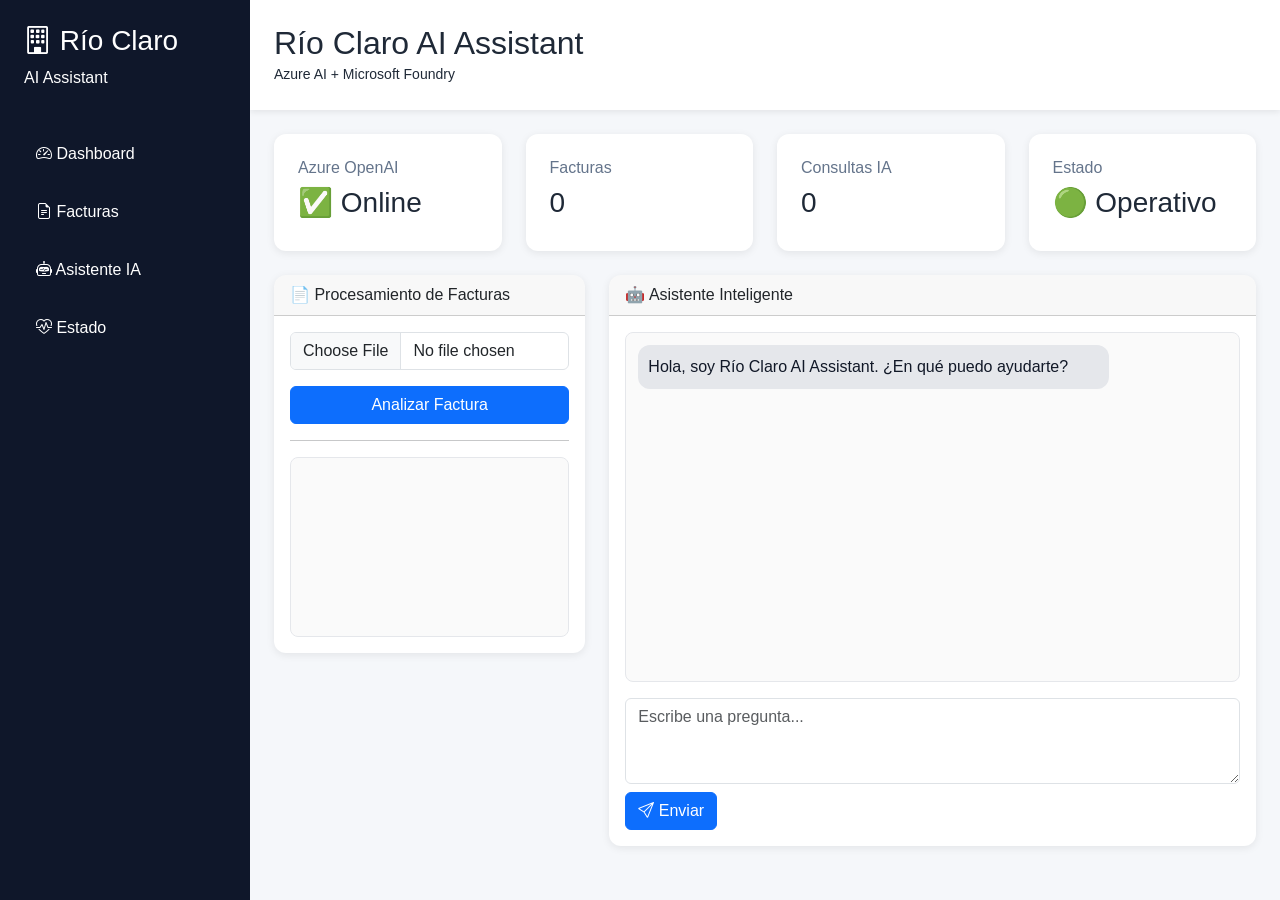
==== templates/index.html @ f850344e "fix3 chat" ====
<!DOCTYPE html>
<html lang="es">

<head>

    <meta charset="UTF-8">

    <meta
        name="viewport"
        content="width=device-width, initial-scale=1">

    <meta
        name="description"
        content="Río Claro AI Assistant">

    <meta
        name="theme-color"
        content="#0078D4">

    <title>
        Río Claro AI Assistant
    </title>

    <!-- Bootstrap CSS -->

    <link
        rel="stylesheet"
        href="https://cdn.jsdelivr.net/npm/bootstrap@5.3.3/dist/css/bootstrap.min.css">

    <!-- Bootstrap Icons -->

    <link
        rel="stylesheet"
        href="https://cdn.jsdelivr.net/npm/bootstrap-icons@1.11.3/font/bootstrap-icons.min.css">

    <!-- CSS local -->

    <link
        rel="stylesheet"
        href="/static/css/styles.css">

    <link
        rel="stylesheet"
        href="/static/css/dashboard.css">

</head>

<body>

    <aside class="sidebar">

        <div class="brand">

            <h3>
                <i class="bi bi-building"></i>
                Río Claro
            </h3>

            <span>
                AI Assistant
            </span>

        </div>

        <nav>

            <a href="#dashboard">
                <i class="bi bi-speedometer2"></i>
                Dashboard
            </a>

            <a href="#facturas">
                <i class="bi bi-file-earmark-text"></i>
                Facturas
            </a>

            <a href="#chat">
                <i class="bi bi-robot"></i>
                Asistente IA
            </a>

            <a href="#estado">
                <i class="bi bi-heart-pulse"></i>
                Estado
            </a>

        </nav>

    </aside>

    <main class="main-content">

        <header class="topbar">

            <h2>
                Río Claro AI Assistant
            </h2>

            <small>
                Azure AI + Microsoft Foundry
            </small>

        </header>

        <div class="container-fluid p-4">

            <div
                id="messageBox"
                class="hidden"
                role="alert"
                aria-live="polite">
            </div>

            <section id="dashboard">

                <div class="row g-4 mb-4">

                    <div class="col-lg-3 col-md-6">

                        <div class="metric-card">

                            <h6>
                                Azure OpenAI
                            </h6>

                            <h3>
                                ✅ Online
                            </h3>

                        </div>

                    </div>

                    <div class="col-lg-3 col-md-6">

                        <div class="metric-card">

                            <h6>
                                Facturas
                            </h6>

                            <h3 id="invoiceCounter">
                                0
                            </h3>

                        </div>

                    </div>

                    <div class="col-lg-3 col-md-6">

                        <div class="metric-card">

                            <h6>
                                Consultas IA
                            </h6>

                            <h3 id="chatCounter">
                                0
                            </h3>

                        </div>

                    </div>

                    <div class="col-lg-3 col-md-6">

                        <div class="metric-card">

                            <h6>
                                Estado
                            </h6>

                            <h3 id="statusMetric">
                                🟢 Operativo
                            </h3>

                        </div>

                    </div>

                </div>

            </section>

            <div class="row g-4">

                <div class="col-lg-4">

                    <section
                        id="facturas"
                        class="card dashboard-card">

                        <div class="card-header">

                            📄 Procesamiento de Facturas

                        </div>

                        <div class="card-body">

                            <input
                                id="invoiceFile"
                                type="file"
                                class="form-control"
                                accept=".pdf,.png,.jpg,.jpeg">

                            <button
                                id="uploadButton"
                                type="button"
                                class="btn btn-primary w-100 mt-3">

                                Analizar Factura

                            </button>

                            <div
                                id="invoiceLoader"
                                class="loader hidden">
                            </div>

                            <hr>

                            <pre
                                id="invoiceResult"
                                class="result-output"></pre>

                        </div>

                    </section>

                </div>

                <div class="col-lg-8">

                    <section
                        id="chat"
                        class="card dashboard-card">

                        <div class="card-header">

                            🤖 Asistente Inteligente

                        </div>

                        <div class="card-body">

    <div
        id="chatContainer"
        class="chat-box">

        <div class="ai-message">

            Hola, soy Río Claro AI Assistant.
            ¿En qué puedo ayudarte?

        </div>

    </div>

    <div
        id="chatLoader"
        class="loader hidden">
    </div>

    <div class="mt-3">

        <textarea
            id="question"
            class="form-control"
            rows="3"
            maxlength="1000"
            placeholder="Escribe una pregunta..."></textarea>

    </div>

    <div class="mt-2">

        <button
            id="chatButton"
            type="button"
            class="btn btn-primary">

            <i class="bi bi-send"></i>
            Enviar

        </button>

    </div>

</div>

                    </div>

                </div>

            </div>

        </div>

    </main>

</body>

</html>
---- static/css/styles.css ----
/* ==================================================
   RESET
================================================== */

html,
body {
    height: 100%;
    margin: 0;
    padding: 0;
}

* {
    box-sizing: border-box;
}

body {
    font-family:
        "Segoe UI",
        Tahoma,
        Geneva,
        Verdana,
        sans-serif;

    background: #f5f7fa;
    color: #1f2937;
}

.hidden {
    display: none !important;
}

textarea {
    resize: vertical;
}

pre {
    margin: 0;
}

/* ==================================================
   VARIABLES
================================================== */

:root {

    --primary: #0078d4;
    --primary-dark: #005a9e;

    --sidebar-bg: #0f172a;

    --background: #f5f7fa;

    --card-bg: #ffffff;

    --border-color: #e5e7eb;

    --text-primary: #1f2937;
    --text-secondary: #64748b;
}

/* ==================================================
   SIDEBAR
================================================== */

.sidebar {

    position: fixed;

    top: 0;
    left: 0;

    width: 250px;
    height: 100vh;

    background:
        var(--sidebar-bg);

    color: white;

    padding: 24px;

    overflow-y: auto;
}

.brand {

    margin-bottom: 40px;
}

.brand h3 {

    margin: 0 0 8px 0;
}

.sidebar nav {

    display: flex;

    flex-direction: column;

    gap: 10px;
}

.sidebar nav a {

    text-decoration: none;

    color: white;

    padding: 12px;

    border-radius: 8px;

    transition: .2s;
}

.sidebar nav a:hover {

    background:
        rgba(
            255,
            255,
            255,
            .12
        );
}

/* ==================================================
   MAIN
================================================== */

.main-content {

    margin-left: 250px;

    min-height: 100vh;
}

/* ==================================================
   TOPBAR
================================================== */

.topbar {

    background: white;

    padding: 24px;

    box-shadow:
        0 2px 6px rgba(
            0,
            0,
            0,
            .08
        );
}

.topbar h2 {

    margin: 0;
}

/* ==================================================
   KPI CARDS
================================================== */

.metric-card {

    background: white;

    padding: 24px;

    border-radius: 12px;

    box-shadow:
        0 2px 8px rgba(
            0,
            0,
            0,
            .08
        );

    transition: .2s;
}

.metric-card:hover {

    transform:
        translateY(-2px);
}

.metric-card h6 {

    color:
        var(--text-secondary);

    margin-bottom: 8px;
}

/* ==================================================
   DASHBOARD CARDS
================================================== */

.dashboard-card {

    border: none;

    border-radius: 12px;

    overflow: hidden;

    box-shadow:
        0 2px 8px rgba(
            0,
            0,
            0,
            .08
        );
}

/* ==================================================
   CHAT
================================================== */

.chat-box {

    min-height: 350px;

    max-height: 450px;

    overflow-y: auto;

    background: #fafafa;

    border:
        1px solid
        var(--border-color);

    border-radius: 8px;

    padding: 16px;
}

.user-message {

    background:
        var(--primary);

    color: white;

    padding: 12px;

    border-radius: 12px;

    margin-bottom: 10px;

    width: fit-content;

    max-width: 80%;

    margin-left: auto;
}

.ai-message {

    background: #e5e7eb;

    color: #111827;

    padding: 12px;

    border-radius: 12px;

    margin-bottom: 10px;

    max-width: 80%;
}

/* ==================================================
   FACTURAS
================================================== */

.result-output {

    min-height: 180px;

    border:
        1px solid
        var(--border-color);

    border-radius: 8px;

    padding: 12px;

    background: #fafafa;

    white-space: pre-wrap;
}

/* ==============================================
---- static/css/dashboard.css ----
:root {
    --primary: #0078d4;
    --primary-dark: #005a9e;
    --sidebar-bg: #0f172a;
    --background: #f5f7fa;
    --card-bg: #ffffff;
    --border-color: #e5e7eb;
}

body {
    font-family: "Segoe UI", sans-serif;
    background: var(--background);
}

.sidebar {
    position: fixed;
    left: 0;
    top: 0;
    width: 250px;
    height: 100vh;
    background: var(--sidebar-bg);
    color: white;
    padding: 24px;
}

.sidebar nav {
    display: flex;
    flex-direction: column;
    gap: 10px;
}

.sidebar nav a {
    color: white;
    text-decoration: none;
    padding: 12px;
    border-radius: 8px;
}

.sidebar nav a:hover {
    background: rgba(255,255,255,.1);
}

.main-content {
    margin-left: 250px;
    min-height: 100vh;
}

.topbar {
    background: white;
    padding: 24px;
    box-shadow: 0 2px 6px rgba(0,0,0,.08);
}

.metric-card {
    background: white;
    padding: 24px;
    border-radius: 12px;
    box-shadow: 0 2px 8px rgba(0,0,0,.08);
}

.dashboard-card {
    border: none;
    border-radius: 12px;
    overflow: hidden;
    box-shadow: 0 2px 8px rgba(0,0,0,.08);
}

.chat-box {
    min-height: 350px;
    max-height: 450px;
    overflow-y: auto;
    background: #fafafa;
    border: 1px solid var(--border-color);
    border-radius: 8px;
    padding: 12px;
}

.user-message {
    background: var(--primary);
    color: white;
    padding: 10px;
    border-radius: 12px;
    margin-bottom: 10px;
    width: fit-content;
    max-width: 80%;
    margin-left: auto;
}

.ai-message {
    background: #e5e7eb;
    padding: 10px;
    border-radius: 12px;
    margin-bottom: 10px;
    max-width: 80%;
}

.result-output {
    min-height: 180px;
    border: 1px solid var(--border-color);
    border-radius: 8px;
    padding: 12px;
    background: #fafafa;
    white-space: pre-wrap;
}

.loader {
    width: 40px;
    height: 40px;
    border: 4px solid #ddd;
    border-top-color: var(--primary);
    border-radius: 50%;
    margin: 20px auto;
    animation: spin 1s linear infinite;
}

.error {
    background: #fde7e9;
    color: #842029;
    padding: 10px;
    border-radius: 8px;
}

.success {
    background: #dff6dd;
    color: #0f5132;
    padding: 10px;
    border
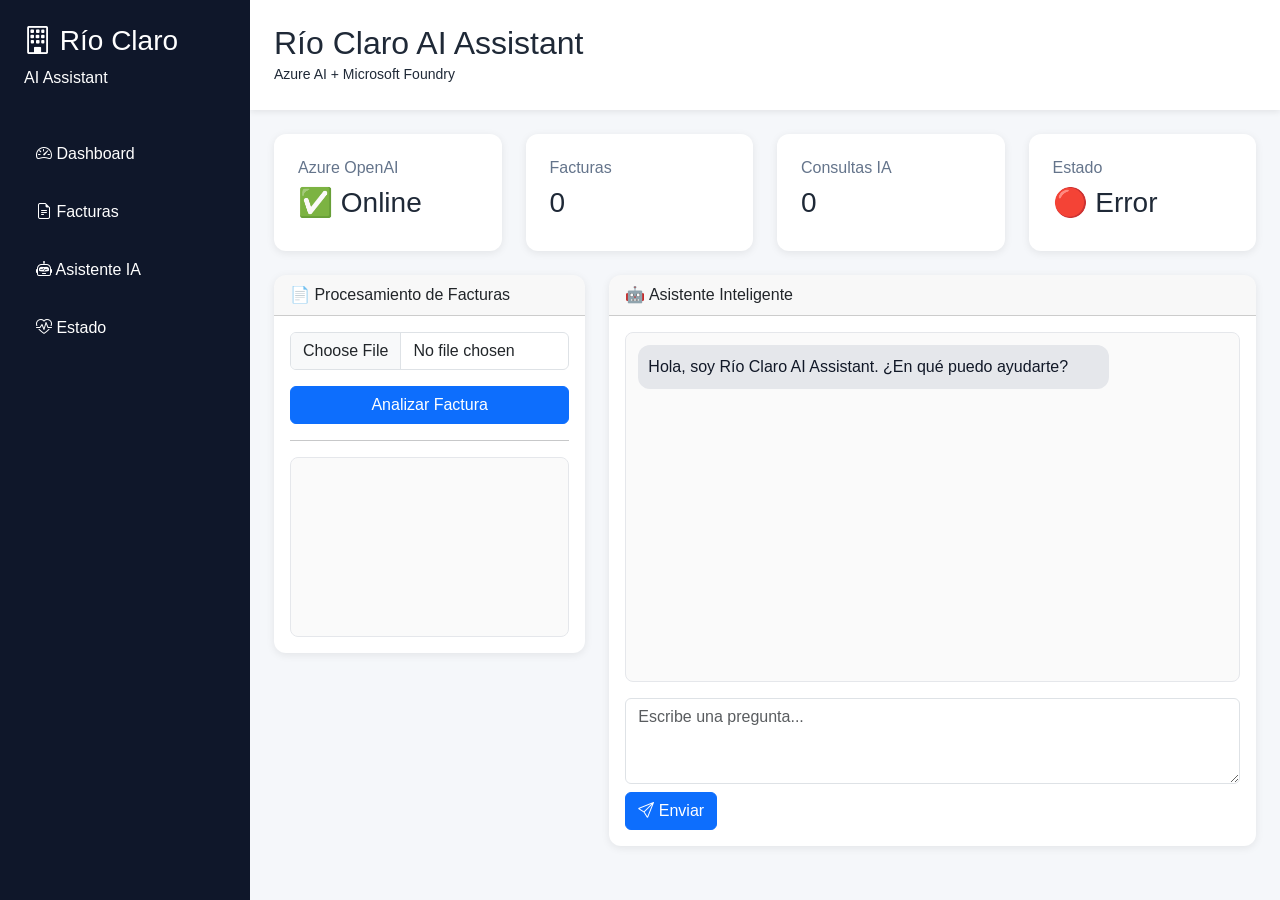
==== commit 2d446636: "fix4 chat" ====
--- a/templates/index.html
+++ b/templates/index.html
@@ -46,6 +46,16 @@
 </head>
 
 <body>
+    <!-- App JS -->
+
+    <script src="/static/js/app.js"></script>
+
+    <!-- Bootstrap JS -->
+
+    <script
+        src="https://cdn.jsdelivr.net/npm/bootstrap@5.3.3/dist/js/bootstrap.bundle.min.js">
+    </script>
+
 
     <aside class="sidebar">
 
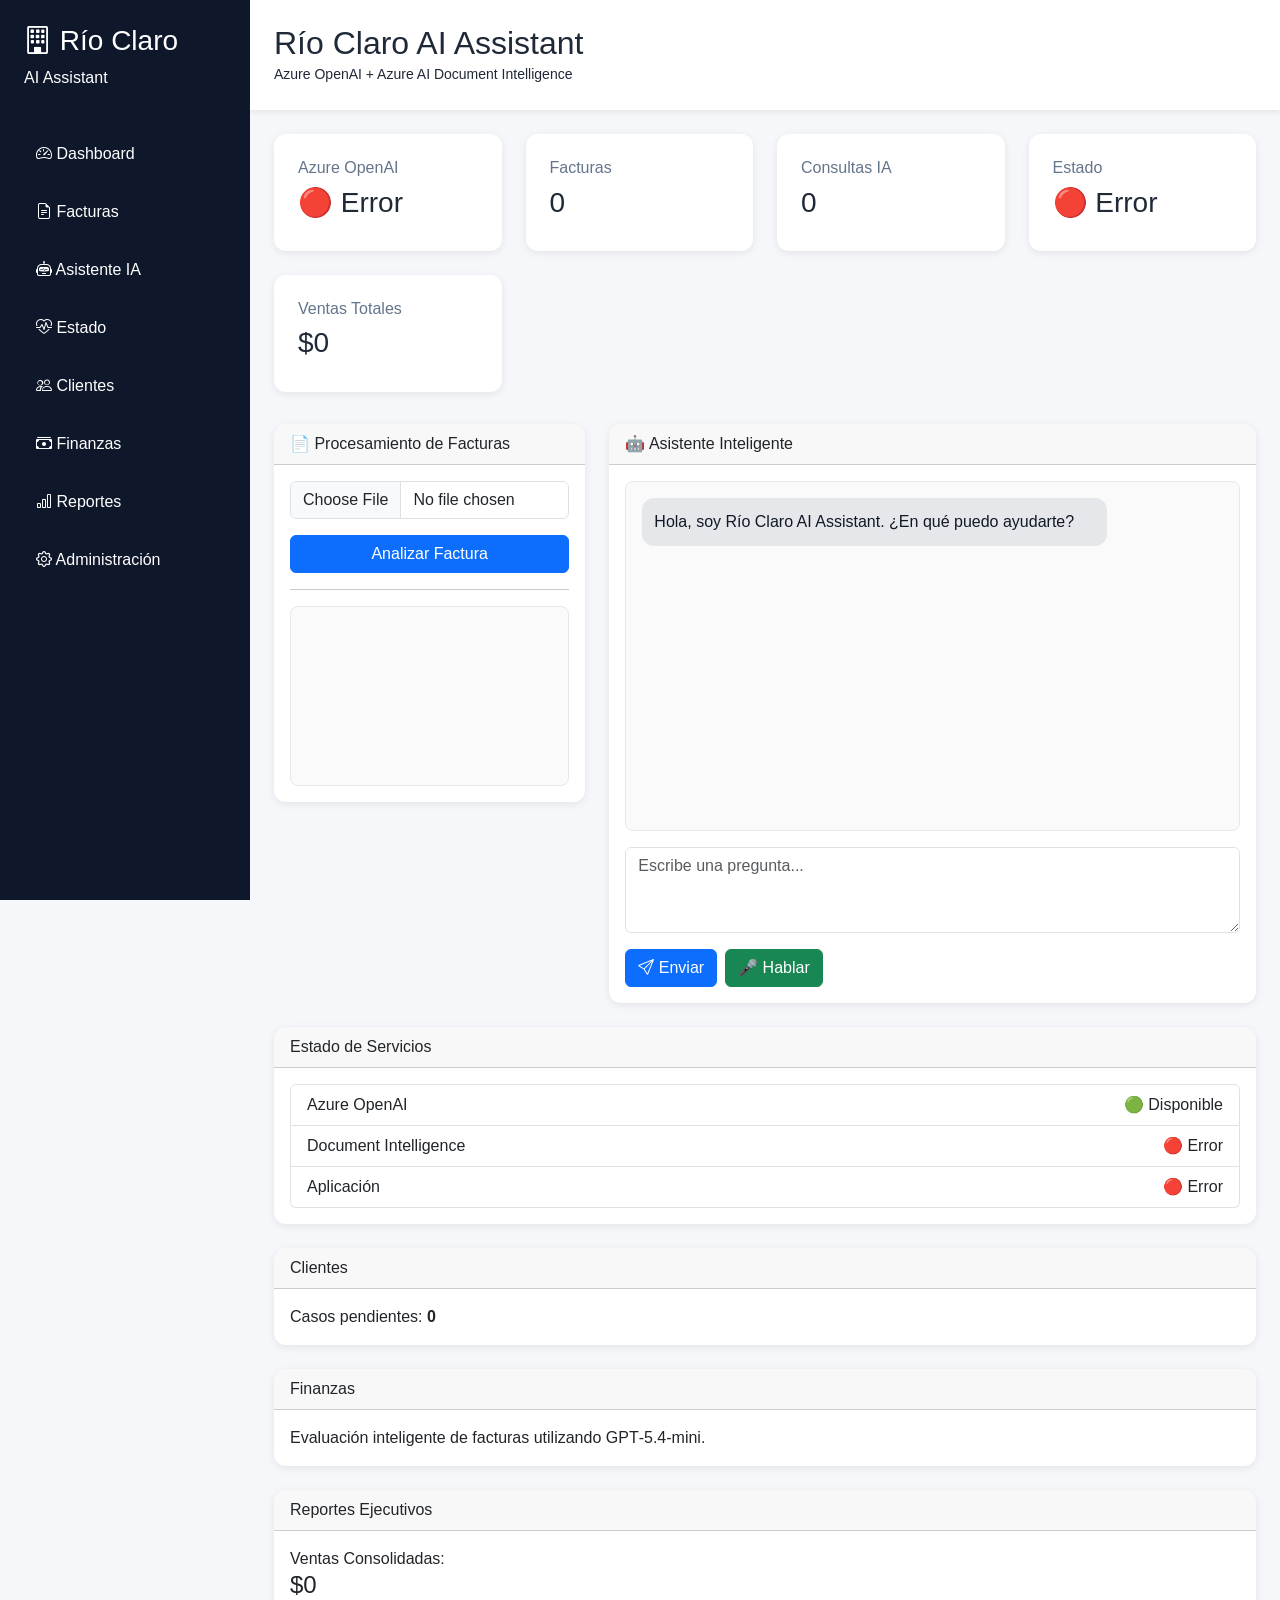
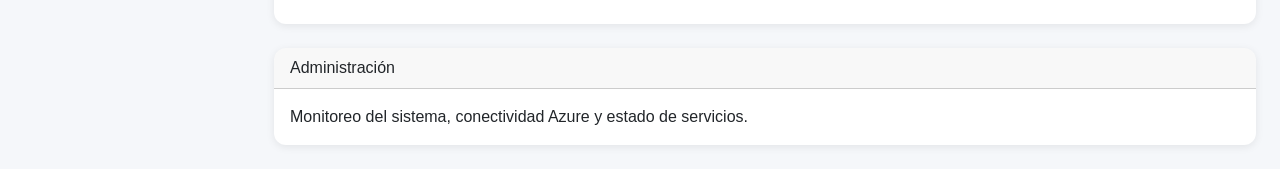
==== commit 4bd45354: "nuevos modulos01 chat" ====
--- a/templates/index.html
+++ b/templates/index.html
@@ -2,7 +2,6 @@
 <html lang="es">
 
 <head>
-
     <meta charset="UTF-8">
 
     <meta
@@ -33,29 +32,17 @@
         rel="stylesheet"
         href="https://cdn.jsdelivr.net/npm/bootstrap-icons@1.11.3/font/bootstrap-icons.min.css">
 
-    <!-- CSS local -->
+    <!-- CSS -->
 
     <link
         rel="stylesheet"
         href="/static/css/styles.css">
 
-    <link
-        rel="stylesheet"
-        href="/static/css/dashboard.css">
-
 </head>
 
 <body>
-    <!-- App JS -->
-
-    <script src="/static/js/app.js"></script>
-
-    <!-- Bootstrap JS -->
-
-    <script
-        src="https://cdn.jsdelivr.net/npm/bootstrap@5.3.3/dist/js/bootstrap.bundle.min.js">
-    </script>
-
+
+    <!-- SIDEBAR -->
 
     <aside class="sidebar">
 
@@ -94,9 +81,31 @@
                 Estado
             </a>
 
+            <a href="#clientes">
+                <i class="bi bi-people"></i>
+                Clientes
+            </a>
+
+            <a href="#finanzas">
+                <i class="bi bi-cash-stack"></i>
+                Finanzas
+            </a>
+
+            <a href="#reportes">
+                <i class="bi bi-bar-chart"></i>
+                Reportes
+            </a>
+
+            <a href="#admin">
+                <i class="bi bi-gear"></i>
+                Administración
+            </a>
+
         </nav>
 
     </aside>
+
+    <!-- MAIN -->
 
     <main class="main-content">
 
@@ -107,12 +116,14 @@
             </h2>
 
             <small>
-                Azure AI + Microsoft Foundry
+                Azure OpenAI + Azure AI Document Intelligence
             </small>
 
         </header>
 
         <div class="container-fluid p-4">
+
+            <!-- MENSAJES -->
 
             <div
                 id="messageBox"
@@ -121,9 +132,11 @@
                 aria-live="polite">
             </div>
 
+            <!-- DASHBOARD -->
+
             <section id="dashboard">
 
-                <div class="row g-4 mb-4">
+                <div class="row g-4">
 
                     <div class="col-lg-3 col-md-6">
 
@@ -133,8 +146,8 @@
                                 Azure OpenAI
                             </h6>
 
-                            <h3>
-                                ✅ Online
+                            <h3 id="openAIStatus">
+                                🟢 Disponible
                             </h3>
 
                         </div>
@@ -189,11 +202,31 @@
 
                     </div>
 
+                    <div class="col-lg-3 col-md-6">
+
+                        <div class="metric-card">
+
+                            <h6>
+                                Ventas Totales
+                            </h6>
+
+                            <h3 id="salesMetric">
+                                $0
+                            </h3>
+
+                        </div>
+
+                    </div>
+
                 </div>
 
             </section>
 
-            <div class="row g-4">
+            <!-- FACTURAS Y CHAT -->
+
+            <div class="row g-4 mt-2">
+
+                <!-- FACTURAS -->
 
                 <div class="col-lg-4">
 
@@ -241,6 +274,8 @@
 
                 </div>
 
+                <!-- CHAT -->
+
                 <div class="col-lg-8">
 
                     <section
@@ -255,61 +290,261 @@
 
                         <div class="card-body">
 
-    <div
-        id="chatContainer"
-        class="chat-box">
-
-        <div class="ai-message">
-
-            Hola, soy Río Claro AI Assistant.
-            ¿En qué puedo ayudarte?
+                            <div
+                                id="chatContainer"
+                                class="chat-box">
+
+                                <div class="ai-message">
+
+                                    Hola, soy Río Claro AI Assistant.
+                                    ¿En qué puedo ayudarte?
+
+                                </div>
+
+                            </div>
+
+                            <div
+                                id="chatLoader"
+                                class="loader hidden">
+                            </div>
+
+                            <div class="mt-3">
+
+                                <textarea
+                                    id="question"
+                                    class="form-control"
+                                    rows="3"
+                                    maxlength="1000"
+                                    placeholder="Escribe una pregunta..."></textarea>
+
+                            </div>
+
+                            <div class="mt-3 d-flex gap-2">
+
+                                <button
+                                    id="chatButton"
+                                    type="button"
+                                    class="btn btn-primary">
+
+                                    <i class="bi bi-send"></i>
+                                    Enviar
+
+                                </button>
+
+                                <button
+                                    id="speechButton"
+                                    type="button"
+                                    class="btn btn-success">
+
+                                    🎤 Hablar
+
+                                </button>
+
+                            </div>
+
+                        </div>
+
+                    </section>
+
+                </div>
+
+            </div>
+
+            <!-- ESTADO -->
+
+            <section
+                id="estado"
+                class="mt-4">
+
+                <div class="card dashboard-card">
+
+                    <div class="card-header">
+
+                        Estado de Servicios
+
+                    </div>
+
+                    <div class="card-body">
+
+                        <ul class="list-group">
+
+                            <li class="list-group-item">
+
+                                Azure OpenAI
+
+                                <span
+                                    id="openAIStatusLabel"
+                                    class="float-end">
+
+                                    🟢 Disponible
+
+                                </span>
+
+                            </li>
+
+                            <li class="list-group-item">
+
+                                Document Intelligence
+
+                                <span
+                                    id="docStatus"
+                                    class="float-end">
+
+                                    🟢 Disponible
+
+                                </span>
+
+                            </li>
+
+                            <li class="list-group-item">
+
+                                Aplicación
+
+                                <span
+                                    id="systemStatus"
+                                    class="float-end">
+
+                                    🟢 Operativa
+
+                                </span>
+
+                            </li>
+
+                        </ul>
+
+                    </div>
+
+                </div>
+
+            </section>
+
+            <!-- CLIENTES -->
+
+            <section
+                id="clientes"
+                class="mt-4">
+
+                <div class="card dashboard-card">
+
+                    <div class="card-header">
+
+                        Clientes
+
+                    </div>
+
+                    <div class="card-body">
+
+                        Casos pendientes:
+
+                        <strong
+                            id="pendingCustomers">
+
+                            0
+
+                        </strong>
+
+                    </div>
+
+                </div>
+
+            </section>
+
+            <!-- FINANZAS -->
+
+            <section
+                id="finanzas"
+                class="mt-4">
+
+                <div class="card dashboard-card">
+
+                    <div class="card-header">
+
+                        Finanzas
+
+                    </div>
+
+                    <div class="card-body">
+
+                        Evaluación inteligente de
+                        facturas utilizando GPT‑5.4‑mini.
+
+                    </div>
+
+                </div>
+
+            </section>
+
+            <!-- REPORTES -->
+
+            <section
+                id="reportes"
+                class="mt-4">
+
+                <div class="card dashboard-card">
+
+                    <div class="card-header">
+
+                        Reportes Ejecutivos
+
+                    </div>
+
+                    <div class="card-body">
+
+                        Ventas Consolidadas:
+
+                        <h4
+                            id="salesMetricReport">
+
+                            $0
+
+                        </h4>
+
+                    </div>
+
+                </div>
+
+            </section>
+
+            <!-- ADMIN -->
+
+            <section
+                id="admin"
+                class="mt-4">
+
+                <div class="card dashboard-card">
+
+                    <div class="card-header">
+
+                        Administración
+
+                    </div>
+
+                    <div class="card-body">
+
+                        Monitoreo del sistema,
+                        conectividad Azure y
+                        estado de servicios.
+
+                    </div>
+
+                </div>
+
+            </section>
 
         </div>
 
-    </div>
-
-    <div
-        id="chatLoader"
-        class="loader hidden">
-    </div>
-
-    <div class="mt-3">
-
-        <textarea
-            id="question"
-            class="form-control"
-            rows="3"
-            maxlength="1000"
-            placeholder="Escribe una pregunta..."></textarea>
-
-    </div>
-
-    <div class="mt-2">
-
-        <button
-            id="chatButton"
-            type="button"
-            class="btn btn-primary">
-
-            <i class="bi bi-send"></i>
-            Enviar
-
-        </button>
-
-    </div>
-
-</div>
-
-                    </div>
-
-                </div>
-
-            </div>
-
-        </div>
-
     </main>
 
+    <!-- APP JS -->
+
+    <script src="/static/js/app.js"></script>
+
+    <!-- BOOTSTRAP JS -->
+
+    <script
+        src="https://cdn.jsdelivr.net/npm/bootstrap@5.3.3/dist/js/bootstrap.bundle.min.js">
+    </script>
+
 </body>
 
 </html>
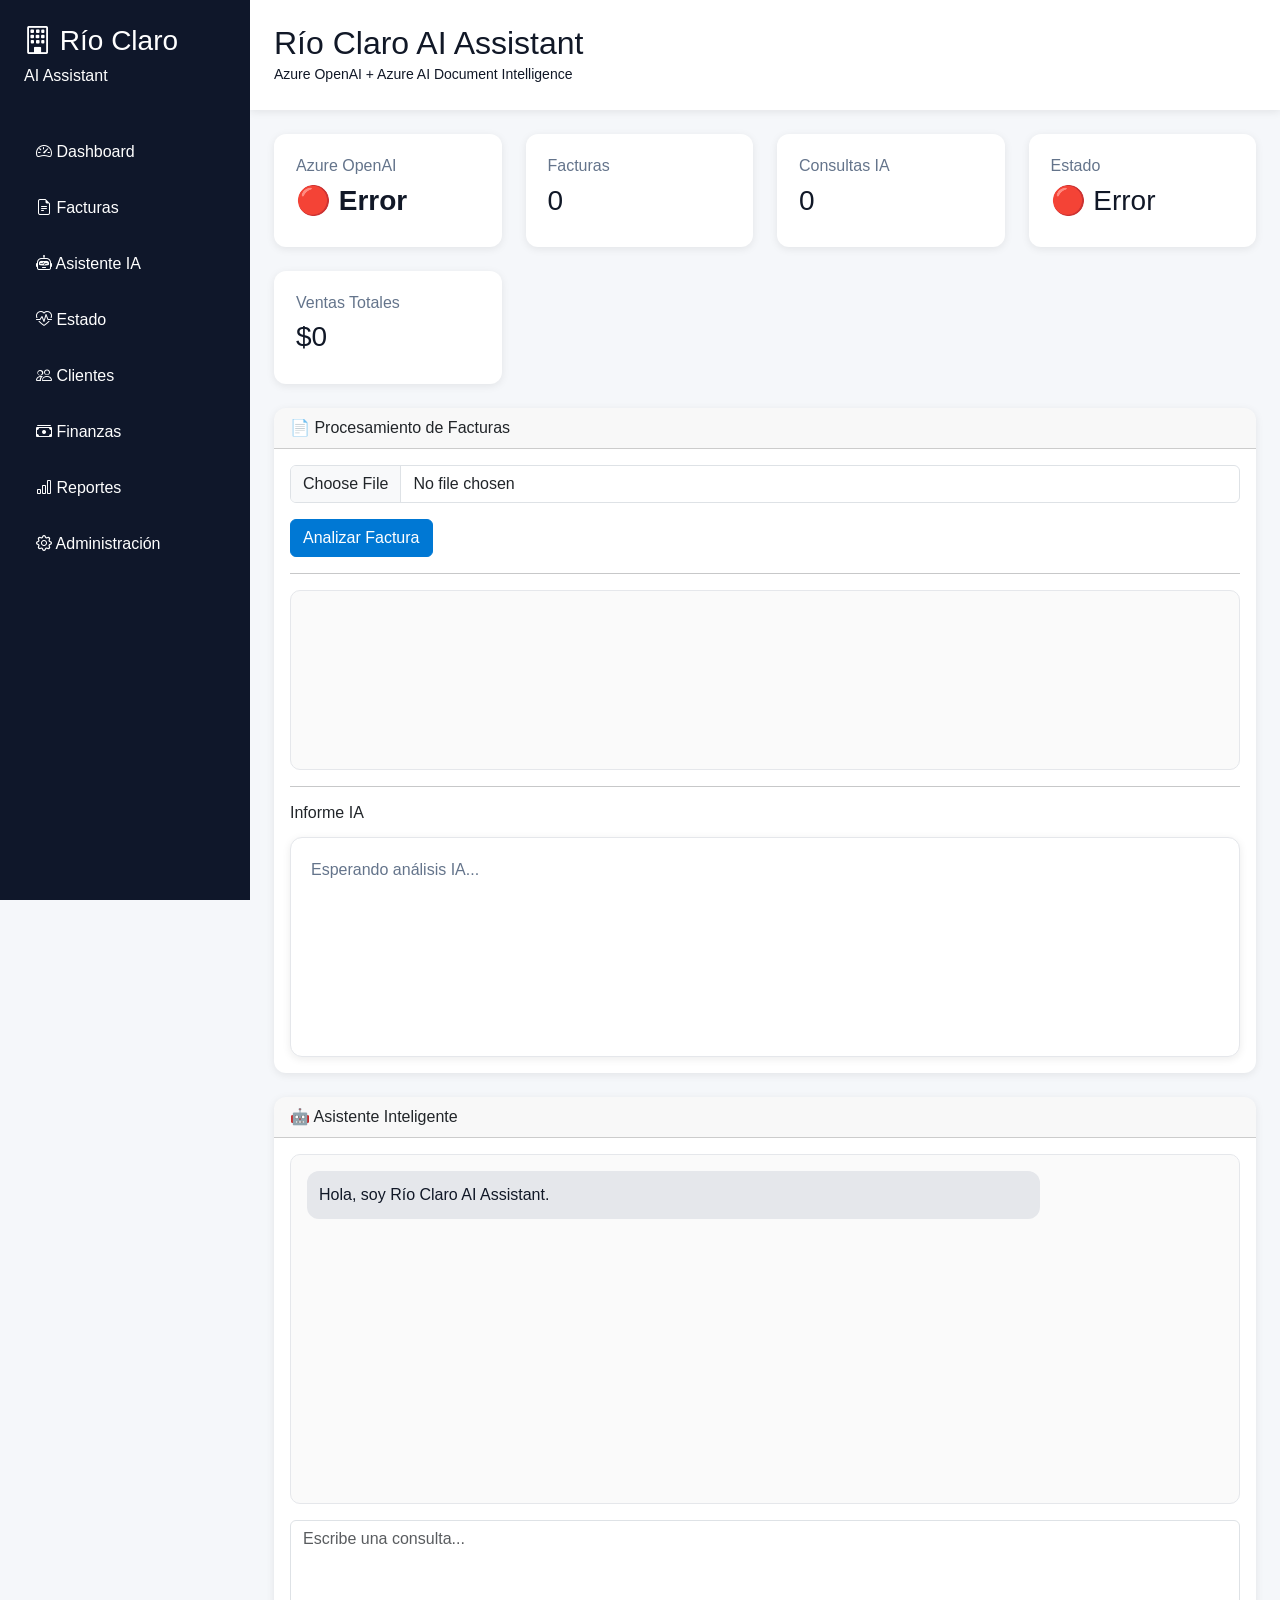
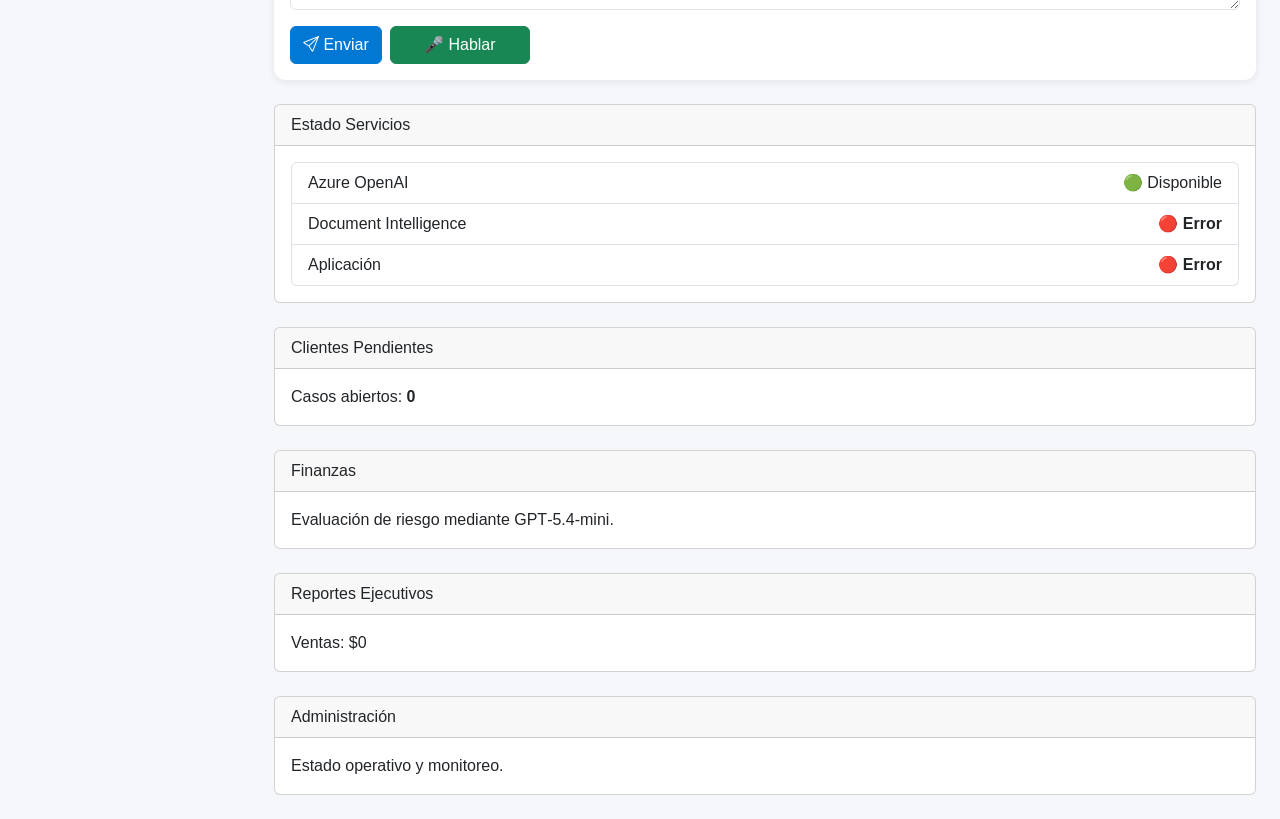
==== commit 44ea24b9: "redisegno 01" ====
--- a/templates/index.html
+++ b/templates/index.html
@@ -2,6 +2,7 @@
 <html lang="es">
 
 <head>
+
     <meta charset="UTF-8">
 
     <meta
@@ -12,27 +13,17 @@
         name="description"
         content="Río Claro AI Assistant">
 
-    <meta
-        name="theme-color"
-        content="#0078D4">
-
     <title>
         Río Claro AI Assistant
     </title>
 
-    <!-- Bootstrap CSS -->
-
     <link
         rel="stylesheet"
         href="https://cdn.jsdelivr.net/npm/bootstrap@5.3.3/dist/css/bootstrap.min.css">
 
-    <!-- Bootstrap Icons -->
-
     <link
         rel="stylesheet"
         href="https://cdn.jsdelivr.net/npm/bootstrap-icons@1.11.3/font/bootstrap-icons.min.css">
-
-    <!-- CSS -->
 
     <link
         rel="stylesheet"
@@ -127,9 +118,7 @@
 
             <div
                 id="messageBox"
-                class="hidden"
-                role="alert"
-                aria-live="polite">
+                class="hidden">
             </div>
 
             <!-- DASHBOARD -->
@@ -138,7 +127,7 @@
 
                 <div class="row g-4">
 
-                    <div class="col-lg-3 col-md-6">
+                    <div class="col-lg-3">
 
                         <div class="metric-card">
 
@@ -147,14 +136,16 @@
                             </h6>
 
                             <h3 id="openAIStatus">
+
                                 🟢 Disponible
+
                             </h3>
 
                         </div>
 
                     </div>
 
-                    <div class="col-lg-3 col-md-6">
+                    <div class="col-lg-3">
 
                         <div class="metric-card">
 
@@ -163,14 +154,16 @@
                             </h6>
 
                             <h3 id="invoiceCounter">
+
                                 0
+
                             </h3>
 
                         </div>
 
                     </div>
 
-                    <div class="col-lg-3 col-md-6">
+                    <div class="col-lg-3">
 
                         <div class="metric-card">
 
@@ -179,14 +172,16 @@
                             </h6>
 
                             <h3 id="chatCounter">
+
                                 0
+
                             </h3>
 
                         </div>
 
                     </div>
 
-                    <div class="col-lg-3 col-md-6">
+                    <div class="col-lg-3">
 
                         <div class="metric-card">
 
@@ -195,14 +190,16 @@
                             </h6>
 
                             <h3 id="statusMetric">
+
                                 🟢 Operativo
+
                             </h3>
 
                         </div>
 
                     </div>
 
-                    <div class="col-lg-3 col-md-6">
+                    <div class="col-lg-3">
 
                         <div class="metric-card">
 
@@ -211,7 +208,9 @@
                             </h6>
 
                             <h3 id="salesMetric">
+
                                 $0
+
                             </h3>
 
                         </div>
@@ -222,133 +221,142 @@
 
             </section>
 
-            <!-- FACTURAS Y CHAT -->
-
-            <div class="row g-4 mt-2">
-
-                <!-- FACTURAS -->
-
-                <div class="col-lg-4">
-
-                    <section
-                        id="facturas"
-                        class="card dashboard-card">
-
-                        <div class="card-header">
-
-                            📄 Procesamiento de Facturas
-
-                        </div>
-
-                        <div class="card-body">
-
-                            <input
-                                id="invoiceFile"
-                                type="file"
+            <!-- FACTURAS -->
+
+            <section
+                id="facturas"
+                class="mt-4">
+
+                <div class="card dashboard-card">
+
+                    <div class="card-header">
+
+                        📄 Procesamiento de Facturas
+
+                    </div>
+
+                    <div class="card-body">
+
+                        <input
+                            id="invoiceFile"
+                            type="file"
+                            class="form-control"
+                            accept=".pdf,.png,.jpg,.jpeg">
+
+                        <button
+                            id="uploadButton"
+                            class="btn btn-primary mt-3">
+
+                            Analizar Factura
+
+                        </button>
+
+                        <div
+                            id="invoiceLoader"
+                            class="loader hidden">
+                        </div>
+
+                        <hr>
+
+                        <pre
+                            id="invoiceResult"
+                            class="result-output"></pre>
+
+                        <hr>
+
+                        <h6>
+                            Informe IA
+                        </h6>
+
+                        <div
+                            id="invoiceAnalysis"
+                            class="invoice-analysis-card">
+
+                            <div class="analysis-placeholder">
+
+                                Esperando análisis IA...
+
+                            </div>
+
+                        </div>
+
+                    </div>
+
+                </div>
+
+            </section>
+
+            <!-- CHAT -->
+
+            <section
+                id="chat"
+                class="mt-4">
+
+                <div class="card dashboard-card">
+
+                    <div class="card-header">
+
+                        🤖 Asistente Inteligente
+
+                    </div>
+
+                    <div class="card-body">
+
+                        <div
+                            id="chatContainer"
+                            class="chat-box">
+
+                            <div class="ai-message">
+
+                                Hola, soy Río Claro AI Assistant.
+
+                            </div>
+
+                        </div>
+
+                        <div
+                            id="chatLoader"
+                            class="loader hidden">
+                        </div>
+
+                        <div class="mt-3">
+
+                            <textarea
+                                id="question"
                                 class="form-control"
-                                accept=".pdf,.png,.jpg,.jpeg">
+                                rows="3"
+                                maxlength="1000"
+                                placeholder="Escribe una consulta..."></textarea>
+
+                        </div>
+
+                        <div
+                            class="mt-3 d-flex gap-2">
 
                             <button
-                                id="uploadButton"
-                                type="button"
-                                class="btn btn-primary w-100 mt-3">
-
-                                Analizar Factura
+                                id="chatButton"
+                                class="btn btn-primary">
+
+                                <i class="bi bi-send"></i>
+                                Enviar
 
                             </button>
 
-                            <div
-                                id="invoiceLoader"
-                                class="loader hidden">
-                            </div>
-
-                            <hr>
-
-                            <pre
-                                id="invoiceResult"
-                                class="result-output"></pre>
-
-                        </div>
-
-                    </section>
-
-                </div>
-
-                <!-- CHAT -->
-
-                <div class="col-lg-8">
-
-                    <section
-                        id="chat"
-                        class="card dashboard-card">
-
-                        <div class="card-header">
-
-                            🤖 Asistente Inteligente
-
-                        </div>
-
-                        <div class="card-body">
-
-                            <div
-                                id="chatContainer"
-                                class="chat-box">
-
-                                <div class="ai-message">
-
-                                    Hola, soy Río Claro AI Assistant.
-                                    ¿En qué puedo ayudarte?
-
-                                </div>
-
-                            </div>
-
-                            <div
-                                id="chatLoader"
-                                class="loader hidden">
-                            </div>
-
-                            <div class="mt-3">
-
-                                <textarea
-                                    id="question"
-                                    class="form-control"
-                                    rows="3"
-                                    maxlength="1000"
-                                    placeholder="Escribe una pregunta..."></textarea>
-
-                            </div>
-
-                            <div class="mt-3 d-flex gap-2">
-
-                                <button
-                                    id="chatButton"
-                                    type="button"
-                                    class="btn btn-primary">
-
-                                    <i class="bi bi-send"></i>
-                                    Enviar
-
-                                </button>
-
-                                <button
-                                    id="speechButton"
-                                    type="button"
-                                    class="btn btn-success">
-
-                                    🎤 Hablar
-
-                                </button>
-
-                            </div>
-
-                        </div>
-
-                    </section>
-
-                </div>
-
-            </div>
+                            <button
+                                id="speechButton"
+                                class="btn btn-success">
+
+                                🎤 Hablar
+
+                            </button>
+
+                        </div>
+
+                    </div>
+
+                </div>
+
+            </section>
 
             <!-- ESTADO -->
 
@@ -356,11 +364,11 @@
                 id="estado"
                 class="mt-4">
 
-                <div class="card dashboard-card">
-
-                    <div class="card-header">
-
-                        Estado de Servicios
+                <div class="card">
+
+                    <div class="card-header">
+
+                        Estado Servicios
 
                     </div>
 
@@ -424,17 +432,17 @@
                 id="clientes"
                 class="mt-4">
 
-                <div class="card dashboard-card">
-
-                    <div class="card-header">
-
-                        Clientes
-
-                    </div>
-
-                    <div class="card-body">
-
-                        Casos pendientes:
+                <div class="card">
+
+                    <div class="card-header">
+
+                        Clientes Pendientes
+
+                    </div>
+
+                    <div class="card-body">
+
+                        Casos abiertos:
 
                         <strong
                             id="pendingCustomers">
@@ -455,7 +463,7 @@
                 id="finanzas"
                 class="mt-4">
 
-                <div class="card dashboard-card">
+                <div class="card">
 
                     <div class="card-header">
 
@@ -465,8 +473,8 @@
 
                     <div class="card-body">
 
-                        Evaluación inteligente de
-                        facturas utilizando GPT‑5.4‑mini.
+                        Evaluación de riesgo
+                        mediante GPT‑5.4‑mini.
 
                     </div>
 
@@ -480,7 +488,7 @@
                 id="reportes"
                 class="mt-4">
 
-                <div class="card dashboard-card">
+                <div class="card">
 
                     <div class="card-header">
 
@@ -490,14 +498,14 @@
 
                     <div class="card-body">
 
-                        Ventas Consolidadas:
-
-                        <h4
+                        Ventas:
+
+                        <span
                             id="salesMetricReport">
 
                             $0
 
-                        </h4>
+                        </span>
 
                     </div>
 
@@ -511,7 +519,7 @@
                 id="admin"
                 class="mt-4">
 
-                <div class="card dashboard-card">
+                <div class="card">
 
                     <div class="card-header">
 
@@ -521,9 +529,8 @@
 
                     <div class="card-body">
 
-                        Monitoreo del sistema,
-                        conectividad Azure y
-                        estado de servicios.
+                        Estado operativo
+                        y monitoreo.
 
                     </div>
 
@@ -535,11 +542,7 @@
 
     </main>
 
-    <!-- APP JS -->
-
     <script src="/static/js/app.js"></script>
-
-    <!-- BOOTSTRAP JS -->
 
     <script
         src="https://cdn.jsdelivr.net/npm/bootstrap@5.3.3/dist/js/bootstrap.bundle.min.js">
--- a/static/css/styles.css
+++ b/static/css/styles.css
@@ -1,66 +1,79 @@
-/* ==================================================
+/* =====================================================
    RESET
-================================================== */
+===================================================== */
 
 html,
 body {
+
+    margin: 0;
+
+    padding: 0;
+
     height: 100%;
-    margin: 0;
-    padding: 0;
-}
-
-* {
-    box-sizing: border-box;
-}
-
-body {
+
     font-family:
         "Segoe UI",
-        Tahoma,
-        Geneva,
-        Verdana,
         sans-serif;
-
-    background: #f5f7fa;
-    color: #1f2937;
+}
+
+* {
+
+    box-sizing: border-box;
 }
 
 .hidden {
+
     display: none !important;
 }
 
-textarea {
-    resize: vertical;
-}
-
-pre {
-    margin: 0;
-}
-
-/* ==================================================
+/* =====================================================
    VARIABLES
-================================================== */
+===================================================== */
 
 :root {
 
     --primary: #0078d4;
     --primary-dark: #005a9e;
 
+    --success: #107c10;
+    --warning: #ffb900;
+    --danger: #d13438;
+
+    --background: #f5f7fa;
     --sidebar-bg: #0f172a;
 
-    --background: #f5f7fa;
-
     --card-bg: #ffffff;
 
     --border-color: #e5e7eb;
 
-    --text-primary: #1f2937;
+    --text-primary: #111827;
     --text-secondary: #64748b;
-}
-
-/* ==================================================
+
+    --shadow:
+        0 2px 8px rgba(
+            0,
+            0,
+            0,
+            0.08
+        );
+}
+
+/* =====================================================
+   BODY
+===================================================== */
+
+body {
+
+    background:
+        var(--background);
+
+    color:
+        var(--text-primary);
+}
+
+/* =====================================================
    SIDEBAR
-================================================== */
+===================================================== */
 
 .sidebar {
 
@@ -70,6 +83,7 @@
     left: 0;
 
     width: 250px;
+
     height: 100vh;
 
     background:
@@ -89,7 +103,7 @@
 
 .brand h3 {
 
-    margin: 0 0 8px 0;
+    margin-bottom: 6px;
 }
 
 .sidebar nav {
@@ -98,18 +112,18 @@
 
     flex-direction: column;
 
-    gap: 10px;
+    gap: 8px;
 }
 
 .sidebar nav a {
 
+    color: white;
+
     text-decoration: none;
 
-    color: white;
-
     padding: 12px;
 
-    border-radius: 8px;
+    border-radius: 10px;
 
     transition: .2s;
 }
@@ -125,9 +139,9 @@
         );
 }
 
-/* ==================================================
+/* =====================================================
    MAIN
-================================================== */
+===================================================== */
 
 .main-content {
 
@@ -136,9 +150,9 @@
     min-height: 100vh;
 }
 
-/* ==================================================
+/* =====================================================
    TOPBAR
-================================================== */
+===================================================== */
 
 .topbar {
 
@@ -147,12 +161,7 @@
     padding: 24px;
 
     box-shadow:
-        0 2px 6px rgba(
-            0,
-            0,
-            0,
-            .08
-        );
+        var(--shadow);
 }
 
 .topbar h2 {
@@ -160,25 +169,20 @@
     margin: 0;
 }
 
-/* ==================================================
+/* =====================================================
    KPI CARDS
-================================================== */
+===================================================== */
 
 .metric-card {
 
     background: white;
 
-    padding: 24px;
-
     border-radius: 12px;
 
+    padding: 22px;
+
     box-shadow:
-        0 2px 8px rgba(
-            0,
-            0,
-            0,
-            .08
-        );
+        var(--shadow);
 
     transition: .2s;
 }
@@ -197,9 +201,9 @@
     margin-bottom: 8px;
 }
 
-/* ==================================================
+/* =====================================================
    DASHBOARD CARDS
-================================================== */
+===================================================== */
 
 .dashboard-card {
 
@@ -210,34 +214,29 @@
     overflow: hidden;
 
     box-shadow:
-        0 2px 8px rgba(
-            0,
-            0,
-            0,
-            .08
-        );
-}
-
-/* ==================================================
+        var(--shadow);
+}
+
+/* =====================================================
    CHAT
-================================================== */
+===================================================== */
 
 .chat-box {
 
     min-height: 350px;
 
-    max-height: 450px;
+    max-height: 500px;
 
     overflow-y: auto;
 
     background: #fafafa;
+
+    border-radius: 10px;
 
     border:
         1px solid
         var(--border-color);
 
-    border-radius: 8px;
-
     padding: 16px;
 }
 
@@ -252,13 +251,13 @@
 
     border-radius: 12px;
 
-    margin-bottom: 10px;
+    margin-bottom: 12px;
+
+    margin-left: auto;
 
     width: fit-content;
 
     max-width: 80%;
-
-    margin-left: auto;
 }
 
 .ai-message {
@@ -271,30 +270,277 @@
 
     border-radius: 12px;
 
-    margin-bottom: 10px;
+    margin-bottom: 12px;
 
     max-width: 80%;
 }
 
-/* ==================================================
+#question {
+
+    min-height: 90px;
+}
+
+/* =====================================================
+   BOTONES
+===================================================== */
+
+.btn-primary {
+
+    background:
+        var(--primary);
+
+    border-color:
+        var(--primary);
+}
+
+.btn-primary:hover {
+
+    background:
+        var(--primary-dark);
+
+    border-color:
+        var(--primary-dark);
+}
+
+#speechButton {
+
+    min-width: 140px;
+}
+
+/* =====================================================
    FACTURAS
-================================================== */
+===================================================== */
 
 .result-output {
 
     min-height: 180px;
+
+    white-space: pre-wrap;
+
+    word-break: break-word;
+
+    background: #fafafa;
 
     border:
         1px solid
         var(--border-color);
 
+    border-radius: 10px;
+
+    padding: 12px;
+}
+
+/* =====================================================
+   ANÁLISIS IA
+===================================================== */
+
+.invoice-analysis-card {
+
+    margin-top: 15px;
+
+    padding: 20px;
+
+    min-height: 220px;
+
+    background: white;
+
+    border-radius: 12px;
+
+    border:
+        1px solid
+        var(--border-color);
+
+    box-shadow:
+        var(--shadow);
+}
+
+.analysis-title {
+
+    font-size: 1.1rem;
+
+    font-weight: 600;
+
+    margin-bottom: 12px;
+}
+
+.analysis-placeholder {
+
+    color:
+        var(--text-secondary);
+}
+
+.analysis-risk-low {
+
+    background: #dff6dd;
+
+    color: #0f5132;
+
+    display: inline-block;
+
+    padding: 6px 14px;
+
+    border-radius: 20px;
+
+    margin-bottom: 12px;
+
+    font-weight: 600;
+}
+
+.analysis-risk-medium {
+
+    background: #fff4ce;
+
+    color: #8a6d00;
+
+    display: inline-block;
+
+    padding: 6px 14px;
+
+    border-radius: 20px;
+
+    margin-bottom: 12px;
+
+    font-weight: 600;
+}
+
+.analysis-risk-high {
+
+    background: #fde7e9;
+
+    color: #842029;
+
+    display: inline-block;
+
+    padding: 6px 14px;
+
+    border-radius: 20px;
+
+    margin-bottom: 12px;
+
+    font-weight: 600;
+}
+
+.analysis-section {
+
+    line-height: 1.6;
+}
+
+/* =====================================================
+   CLIENTES Y REPORTES
+===================================================== */
+
+.customer-metric {
+
+    font-size: 1.8rem;
+
+    font-weight: 600;
+}
+
+.report-metric {
+
+    font-size: 2rem;
+
+    font-weight: bold;
+
+    color:
+        var(--primary);
+}
+
+/* =====================================================
+   MENSAJES
+===================================================== */
+
+#messageBox {
+
+    margin-bottom: 15px;
+
+    padding: 12px;
+
     border-radius: 8px;
-
-    padding: 12px;
-
-    background: #fafafa;
-
-    white-space: pre-wrap;
-}
-
-/* ==============================================+}
+
+.success {
+
+    background: #dff6dd;
+
+    color: #0f5132;
+}
+
+.error {
+
+    background: #fde7e9;
+
+    color: #842029;
+}
+
+/* =====================================================
+   STATUS
+===================================================== */
+
+#systemStatus,
+#openAIStatus,
+#docStatus {
+
+    font-weight: 600;
+}
+
+/* =====================================================
+   LOADERS
+===================================================== */
+
+.loader {
+
+    width: 40px;
+
+    height: 40px;
+
+    margin: 20px auto;
+
+    border:
+        4px solid #ddd;
+
+    border-top:
+        4px solid
+        var(--primary);
+
+    border-radius: 50%;
+
+    animation:
+        spin 1s linear infinite;
+}
+
+@keyframes spin {
+
+    from {
+
+        transform:
+            rotate(0deg);
+    }
+
+    to {
+
+        transform:
+            rotate(360deg);
+    }
+}
+
+/* =====================================================
+   RESPONSIVE
+===================================================== */
+
+@media (max-width: 992px) {
+
+    .sidebar {
+
+        position: relative;
+
+        width: 100%;
+
+        height: auto;
+    }
+
+    .main-content {
+
+        margin-left: 0;
+    }
+}
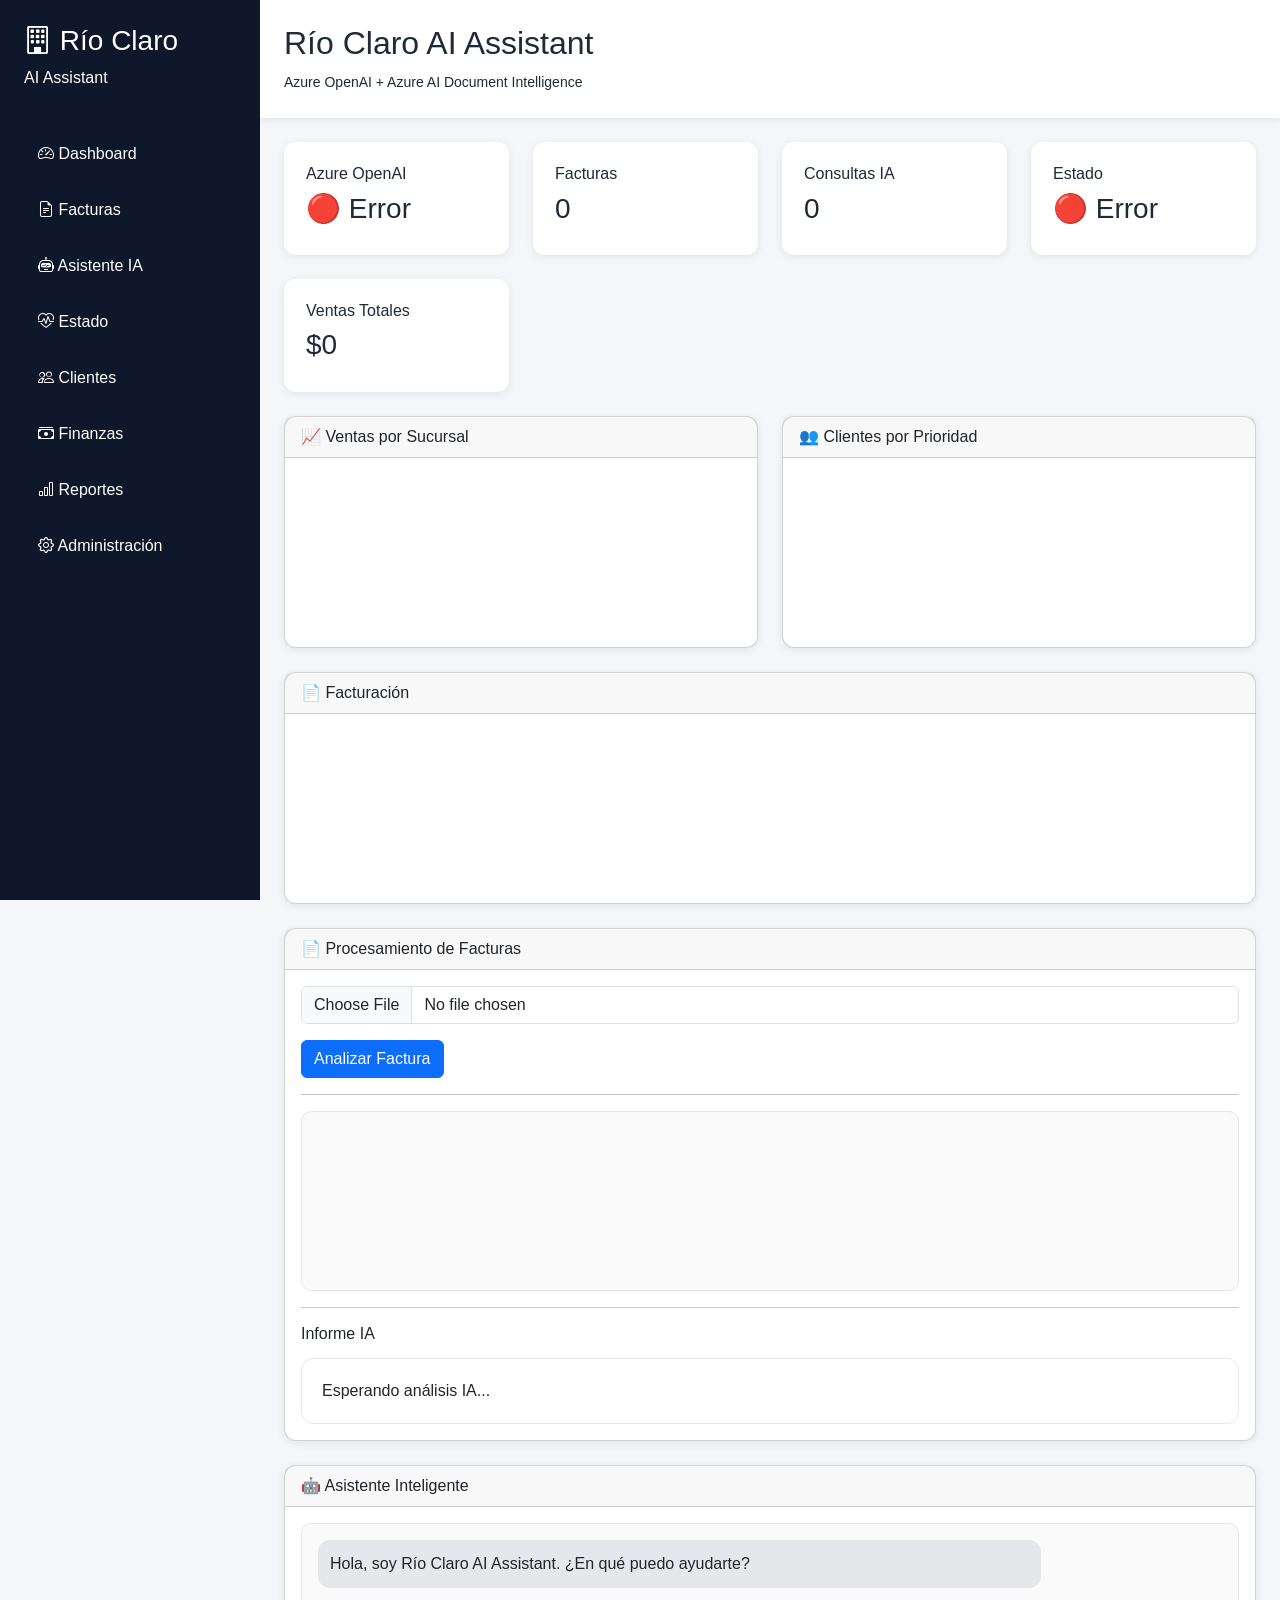
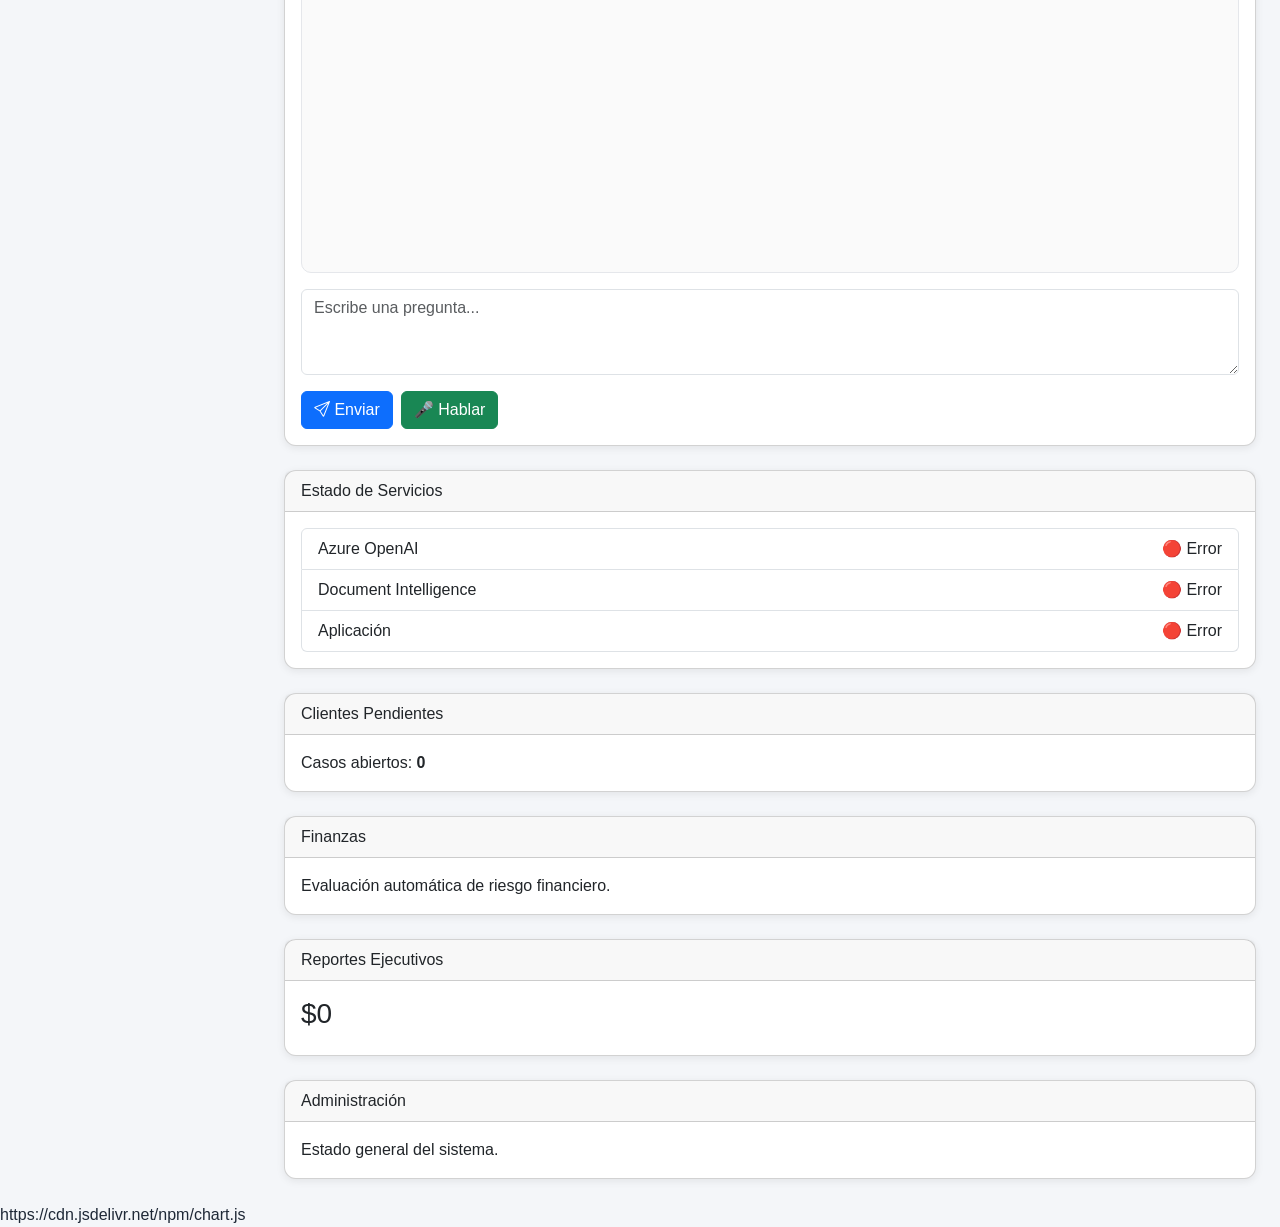
==== commit 66b233bd: "redisegno 02" ====
--- a/templates/index.html
+++ b/templates/index.html
@@ -13,18 +13,28 @@
         name="description"
         content="Río Claro AI Assistant">
 
+    <meta
+        name="theme-color"
+        content="#0078D4">
+
     <title>
         Río Claro AI Assistant
     </title>
 
+    <!-- Bootstrap -->
+
     <link
         rel="stylesheet"
         href="https://cdn.jsdelivr.net/npm/bootstrap@5.3.3/dist/css/bootstrap.min.css">
 
+    <!-- Bootstrap Icons -->
+
     <link
         rel="stylesheet"
         href="https://cdn.jsdelivr.net/npm/bootstrap-icons@1.11.3/font/bootstrap-icons.min.css">
 
+    <!-- CSS -->
+
     <link
         rel="stylesheet"
         href="/static/css/styles.css">
@@ -40,8 +50,11 @@
         <div class="brand">
 
             <h3>
+
                 <i class="bi bi-building"></i>
+
                 Río Claro
+
             </h3>
 
             <span>
@@ -100,6 +113,8 @@
 
     <main class="main-content">
 
+        <!-- TOPBAR -->
+
         <header class="topbar">
 
             <h2>
@@ -118,7 +133,9 @@
 
             <div
                 id="messageBox"
-                class="hidden">
+                class="hidden"
+                role="alert"
+                aria-live="polite">
             </div>
 
             <!-- DASHBOARD -->
@@ -136,9 +153,7 @@
                             </h6>
 
                             <h3 id="openAIStatus">
-
                                 🟢 Disponible
-
                             </h3>
 
                         </div>
@@ -154,9 +169,7 @@
                             </h6>
 
                             <h3 id="invoiceCounter">
-
                                 0
-
                             </h3>
 
                         </div>
@@ -172,9 +185,7 @@
                             </h6>
 
                             <h3 id="chatCounter">
-
                                 0
-
                             </h3>
 
                         </div>
@@ -190,9 +201,7 @@
                             </h6>
 
                             <h3 id="statusMetric">
-
                                 🟢 Operativo
-
                             </h3>
 
                         </div>
@@ -208,10 +217,80 @@
                             </h6>
 
                             <h3 id="salesMetric">
-
                                 $0
-
                             </h3>
+
+                        </div>
+
+                    </div>
+
+                </div>
+
+            </section>
+
+            <!-- GRÁFICOS -->
+
+            <section
+                id="executiveCharts"
+                class="mt-4">
+
+                <div class="row g-4">
+
+                    <div class="col-lg-6">
+
+                        <div class="card dashboard-card">
+
+                            <div class="card-header">
+
+                                📈 Ventas por Sucursal
+
+                            </div>
+
+                            <div class="card-body">
+
+                                <canvas id="salesChart"></canvas>
+
+                            </div>
+
+                        </div>
+
+                    </div>
+
+                    <div class="col-lg-6">
+
+                        <div class="card dashboard-card">
+
+                            <div class="card-header">
+
+                                👥 Clientes por Prioridad
+
+                            </div>
+
+                            <div class="card-body">
+
+                                <canvas id="customerChart"></canvas>
+
+                            </div>
+
+                        </div>
+
+                    </div>
+
+                    <div class="col-lg-12">
+
+                        <div class="card dashboard-card">
+
+                            <div class="card-header">
+
+                                📄 Facturación
+
+                            </div>
+
+                            <div class="card-body">
+
+                                <canvas id="invoiceChart"></canvas>
+
+                            </div>
 
                         </div>
 
@@ -245,6 +324,7 @@
 
                         <button
                             id="uploadButton"
+                            type="button"
                             class="btn btn-primary mt-3">
 
                             Analizar Factura
@@ -309,6 +389,7 @@
                             <div class="ai-message">
 
                                 Hola, soy Río Claro AI Assistant.
+                                ¿En qué puedo ayudarte?
 
                             </div>
 
@@ -323,18 +404,19 @@
 
                             <textarea
                                 id="question"
-                                class="form-control"
                                 rows="3"
                                 maxlength="1000"
-                                placeholder="Escribe una consulta..."></textarea>
+                                class="form-control"
+                                placeholder="Escribe una pregunta..."></textarea>
 
                         </div>
 
                         <div
-                            class="mt-3 d-flex gap-2">
+                            class="d-flex gap-2 mt-3">
 
                             <button
                                 id="chatButton"
+                                type="button"
                                 class="btn btn-primary">
 
                                 <i class="bi bi-send"></i>
@@ -344,6 +426,7 @@
 
                             <button
                                 id="speechButton"
+                                type="button"
                                 class="btn btn-success">
 
                                 🎤 Hablar
@@ -364,11 +447,11 @@
                 id="estado"
                 class="mt-4">
 
-                <div class="card">
+                <div class="card dashboard-card">
 
                     <div class="card-header">
 
-                        Estado Servicios
+                        Estado de Servicios
 
                     </div>
 
@@ -432,7 +515,7 @@
                 id="clientes"
                 class="mt-4">
 
-                <div class="card">
+                <div class="card dashboard-card">
 
                     <div class="card-header">
 
@@ -444,8 +527,7 @@
 
                         Casos abiertos:
 
-                        <strong
-                            id="pendingCustomers">
+                        <strong id="pendingCustomers">
 
                             0
 
@@ -463,7 +545,7 @@
                 id="finanzas"
                 class="mt-4">
 
-                <div class="card">
+                <div class="card dashboard-card">
 
                     <div class="card-header">
 
@@ -473,8 +555,7 @@
 
                     <div class="card-body">
 
-                        Evaluación de riesgo
-                        mediante GPT‑5.4‑mini.
+                        Evaluación automática de riesgo financiero.
 
                     </div>
 
@@ -488,7 +569,7 @@
                 id="reportes"
                 class="mt-4">
 
-                <div class="card">
+                <div class="card dashboard-card">
 
                     <div class="card-header">
 
@@ -498,14 +579,11 @@
 
                     <div class="card-body">
 
-                        Ventas:
-
-                        <span
-                            id="salesMetricReport">
+                        <h3 id="salesMetricReport">
 
                             $0
 
-                        </span>
+                        </h3>
 
                     </div>
 
@@ -519,7 +597,7 @@
                 id="admin"
                 class="mt-4">
 
-                <div class="card">
+                <div class="card dashboard-card">
 
                     <div class="card-header">
 
@@ -529,8 +607,7 @@
 
                     <div class="card-body">
 
-                        Estado operativo
-                        y monitoreo.
+                        Estado general del sistema.
 
                     </div>
 
@@ -542,7 +619,17 @@
 
     </main>
 
-    <script src="/static/js/app.js"></script>
+    <!-- CHARTJS -->
+
+    https://cdn.jsdelivr.net/npm/chart.js    </script>
+
+    <!-- APP -->
+
+    <script
+        src="/static/js/app.js">
+    </script>
+
+    <!-- BOOTSTRAP -->
 
     <script
         src="https://cdn.jsdelivr.net/npm/bootstrap@5.3.3/dist/js/bootstrap.bundle.min.js">
--- a/static/css/styles.css
+++ b/static/css/styles.css
@@ -1,546 +1,6 @@
-/* =====================================================
-   RESET
-===================================================== */
-
-html,
-body {
-
-    margin: 0;
-
-    padding: 0;
-
-    height: 100%;
-
-    font-family:
-        "Segoe UI",
-        sans-serif;
-}
-
-* {
-
-    box-sizing: border-box;
-}
-
-.hidden {
-
-    display: none !important;
-}
-
-/* =====================================================
-   VARIABLES
-===================================================== */
-
-:root {
-
-    --primary: #0078d4;
-    --primary-dark: #005a9e;
-
-    --success: #107c10;
-    --warning: #ffb900;
-    --danger: #d13438;
-
-    --background: #f5f7fa;
-    --sidebar-bg: #0f172a;
-
-    --card-bg: #ffffff;
-
-    --border-color: #e5e7eb;
-
-    --text-primary: #111827;
-    --text-secondary: #64748b;
-
-    --shadow:
-        0 2px 8px rgba(
-            0,
-            0,
-            0,
-            0.08
-        );
-}
-
-/* =====================================================
-   BODY
-===================================================== */
-
-body {
-
-    background:
-        var(--background);
-
-    color:
-        var(--text-primary);
-}
-
-/* =====================================================
-   SIDEBAR
-===================================================== */
-
-.sidebar {
-
-    position: fixed;
-
-    top: 0;
-    left: 0;
-
-    width: 250px;
-
-    height: 100vh;
-
-    background:
-        var(--sidebar-bg);
-
-    color: white;
-
-    padding: 24px;
-
-    overflow-y: auto;
-}
-
-.brand {
-
-    margin-bottom: 40px;
-}
-
-.brand h3 {
-
-    margin-bottom: 6px;
-}
-
-.sidebar nav {
-
-    display: flex;
-
-    flex-direction: column;
-
-    gap: 8px;
-}
-
-.sidebar nav a {
-
-    color: white;
-
-    text-decoration: none;
-
-    padding: 12px;
-
-    border-radius: 10px;
-
-    transition: .2s;
-}
-
-.sidebar nav a:hover {
-
-    background:
-        rgba(
-            255,
-            255,
-            255,
-            .12
-        );
-}
-
-/* =====================================================
-   MAIN
-===================================================== */
-
-.main-content {
-
-    margin-left: 250px;
-
-    min-height: 100vh;
-}
-
-/* =====================================================
-   TOPBAR
-===================================================== */
-
-.topbar {
-
-    background: white;
-
-    padding: 24px;
-
-    box-shadow:
-        var(--shadow);
-}
-
-.topbar h2 {
-
-    margin: 0;
-}
-
-/* =====================================================
-   KPI CARDS
-===================================================== */
-
-.metric-card {
-
-    background: white;
-
-    border-radius: 12px;
-
-    padding: 22px;
-
-    box-shadow:
-        var(--shadow);
-
-    transition: .2s;
-}
-
-.metric-card:hover {
-
-    transform:
-        translateY(-2px);
-}
-
-.metric-card h6 {
-
-    color:
-        var(--text-secondary);
-
-    margin-bottom: 8px;
-}
-
-/* =====================================================
-   DASHBOARD CARDS
-===================================================== */
-
-.dashboard-card {
-
-    border: none;
-
-    border-radius: 12px;
-
-    overflow: hidden;
-
-    box-shadow:
-        var(--shadow);
-}
-
-/* =====================================================
-   CHAT
-===================================================== */
-
-.chat-box {
-
-    min-height: 350px;
-
-    max-height: 500px;
-
-    overflow-y: auto;
-
-    background: #fafafa;
-
-    border-radius: 10px;
-
-    border:
-        1px solid
-        var(--border-color);
-
-    padding: 16px;
-}
-
-.user-message {
-
-    background:
-        var(--primary);
-
-    color: white;
-
-    padding: 12px;
-
-    border-radius: 12px;
-
-    margin-bottom: 12px;
-
-    margin-left: auto;
-
-    width: fit-content;
-
-    max-width: 80%;
-}
-
-.ai-message {
-
-    background: #e5e7eb;
-
-    color: #111827;
-
-    padding: 12px;
-
-    border-radius: 12px;
-
-    margin-bottom: 12px;
-
-    max-width: 80%;
-}
-
-#question {
-
-    min-height: 90px;
-}
-
-/* =====================================================
-   BOTONES
-===================================================== */
-
-.btn-primary {
-
-    background:
-        var(--primary);
-
-    border-color:
-        var(--primary);
-}
-
-.btn-primary:hover {
-
-    background:
-        var(--primary-dark);
-
-    border-color:
-        var(--primary-dark);
-}
-
-#speechButton {
-
-    min-width: 140px;
-}
-
-/* =====================================================
-   FACTURAS
-===================================================== */
-
-.result-output {
-
-    min-height: 180px;
-
-    white-space: pre-wrap;
-
-    word-break: break-word;
-
-    background: #fafafa;
-
-    border:
-        1px solid
-        var(--border-color);
-
-    border-radius: 10px;
-
-    padding: 12px;
-}
-
-/* =====================================================
-   ANÁLISIS IA
-===================================================== */
-
-.invoice-analysis-card {
-
-    margin-top: 15px;
-
-    padding: 20px;
-
-    min-height: 220px;
-
-    background: white;
-
-    border-radius: 12px;
-
-    border:
-        1px solid
-        var(--border-color);
-
-    box-shadow:
-        var(--shadow);
-}
-
-.analysis-title {
-
-    font-size: 1.1rem;
-
-    font-weight: 600;
-
-    margin-bottom: 12px;
-}
-
-.analysis-placeholder {
-
-    color:
-        var(--text-secondary);
-}
-
-.analysis-risk-low {
-
-    background: #dff6dd;
-
-    color: #0f5132;
-
-    display: inline-block;
-
-    padding: 6px 14px;
-
-    border-radius: 20px;
-
-    margin-bottom: 12px;
-
-    font-weight: 600;
-}
-
-.analysis-risk-medium {
-
-    background: #fff4ce;
-
-    color: #8a6d00;
-
-    display: inline-block;
-
-    padding: 6px 14px;
-
-    border-radius: 20px;
-
-    margin-bottom: 12px;
-
-    font-weight: 600;
-}
-
-.analysis-risk-high {
-
-    background: #fde7e9;
-
-    color: #842029;
-
-    display: inline-block;
-
-    padding: 6px 14px;
-
-    border-radius: 20px;
-
-    margin-bottom: 12px;
-
-    font-weight: 600;
-}
-
-.analysis-section {
-
-    line-height: 1.6;
-}
-
-/* =====================================================
-   CLIENTES Y REPORTES
-===================================================== */
-
-.customer-metric {
-
-    font-size: 1.8rem;
-
-    font-weight: 600;
-}
-
-.report-metric {
-
-    font-size: 2rem;
-
-    font-weight: bold;
-
-    color:
-        var(--primary);
-}
-
-/* =====================================================
-   MENSAJES
-===================================================== */
-
-#messageBox {
-
-    margin-bottom: 15px;
-
-    padding: 12px;
-
-    border-radius: 8px;
-}
-
-.success {
-
-    background: #dff6dd;
-
-    color: #0f5132;
-}
-
-.error {
-
-    background: #fde7e9;
-
-    color: #842029;
-}
-
-/* =====================================================
-   STATUS
-===================================================== */
-
-#systemStatus,
-#openAIStatus,
-#docStatus {
-
-    font-weight: 600;
-}
-
-/* =====================================================
-   LOADERS
-===================================================== */
-
-.loader {
-
-    width: 40px;
-
-    height: 40px;
-
-    margin: 20px auto;
-
-    border:
-        4px solid #ddd;
-
-    border-top:
-        4px solid
-        var(--primary);
-
-    border-radius: 50%;
-
-    animation:
-        spin 1s linear infinite;
-}
-
-@keyframes spin {
-
-    from {
-
-        transform:
-            rotate(0deg);
-    }
-
-    to {
-
-        transform:
-            rotate(360deg);
-    }
-}
-
-/* =====================================================
-   RESPONSIVE
-===================================================== */
-
-@media (max-width: 992px) {
-
-    .sidebar {
-
-        position: relative;
-
-        width: 100%;
-
-        height: auto;
-    }
-
-    .main-content {
-
-        margin-left: 0;
-    }
-}+/* Consolidated Rio Claro CSS */
+html,body{margin:0;padding:0;height:100%;font-family:"Segoe UI",sans-serif;background:#f4f6f9;color:#1f2937}
+*{box-sizing:border-box}.hidden{display:none!important}
+:root{--primary:#0078d4;--primary-dark:#005a9e;--success:#107c10;--warning:#ffb900;--danger:#d13438;--background:#f4f6f9;--sidebar:#0f172a;--card:#fff;--border:#e5e7eb;--shadow:0 2px 8px rgba(0,0,0,.08)}
+.sidebar{position:fixed;left:0;top:0;width:260px;height:100vh;background:var(--sidebar);color:#fff;padding:24px;overflow-y:auto}.brand{margin-bottom:40px}.sidebar nav{display:flex;flex-direction:column;gap:8px}.sidebar nav a{color:#fff;text-decoration:none;padding:12px 14px;border-radius:8px}.sidebar nav a:hover,.sidebar nav a.active{background:rgba(255,255,255,.12)}
+.main-content{margin-left:260px}.topbar{background:#fff;padding:24px;box-shadow:var(--shadow)}.metric-card,.dashboard-card{background:#fff;border-radius:12px;box-shadow:var(--shadow)}.metric-card{padding:22px}.chat-box{min-height:350px;max-height:500px;overflow-y:auto;background:#fafafa;border:1px solid var(--border);border-radius:10px;padding:16px}.user-message{background:var(--primary);color:#fff;padding:12px;border-radius:12px;max-width:80%;margin:0 0 12px auto}.ai-message{background:#e5e7eb;padding:12px;border-radius:12px;max-width:80%;margin-bottom:12px}.result-output{min-height:180px;background:#fafafa;border:1px solid var(--border);border-radius:10px;padding:12px;white-space:pre-wrap}.invoice-analysis-card{margin-top:15px;padding:20px;border:1px solid var(--border);border-radius:12px;background:#fff}.analysis-risk-low{background:#dff6dd;color:#0f5132}.analysis-risk-medium{background:#fff4ce;color:#8a6d00}.analysis-risk-high{background:#fde7e9;color:#842029}.loader{width:40px;height:40px;border:4px solid #ddd;border-top:4px solid var(--primary);border-radius:50%;margin:20px auto;animation:spin 1s linear infinite}@keyframes spin{from{transform:rotate(0)}to{transform:rotate(360deg)}}.success{background:#dff6dd;color:#0f5132}.error{background:#fde7e9;color:#842029}#messageBox{padding:12px;border-radius:8px;margin-bottom:15px}@media(max-width:992px){.sidebar{position:relative;width:100%;height:auto}.main-content{margin-left:0}}
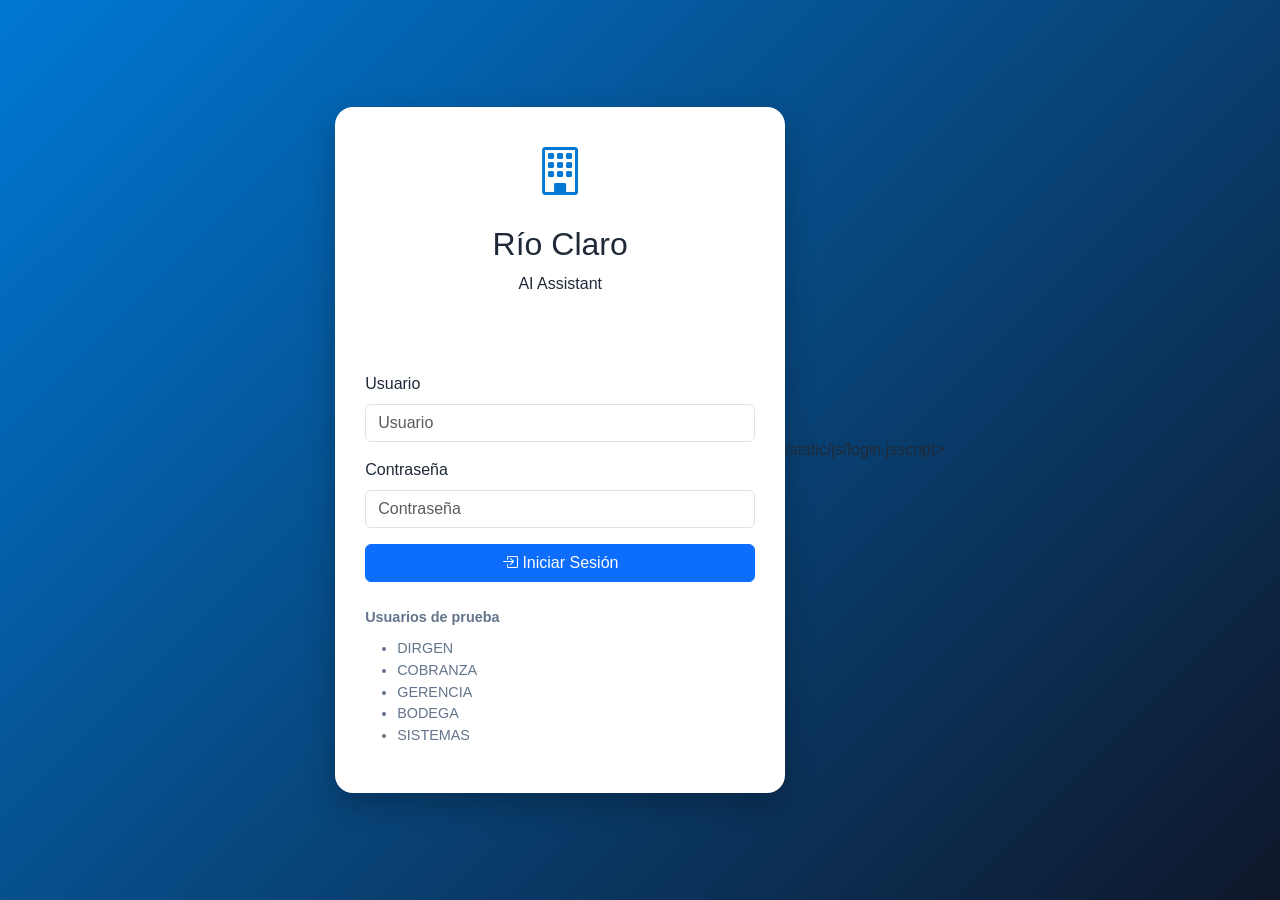
==== commit 1569d398: "redisegno 03" ====
--- a/templates/index.html
+++ b/templates/index.html
@@ -18,7 +18,7 @@
         content="#0078D4">
 
     <title>
-        Río Claro AI Assistant
+        Login | Río Claro AI Assistant
     </title>
 
     <!-- Bootstrap -->
@@ -33,603 +33,216 @@
         rel="stylesheet"
         href="https://cdn.jsdelivr.net/npm/bootstrap-icons@1.11.3/font/bootstrap-icons.min.css">
 
-    <!-- CSS -->
+    <!-- Estilos del proyecto -->
 
     <link
         rel="stylesheet"
         href="/static/css/styles.css">
 
+    <style>
+
+        body {
+
+            min-height: 100vh;
+
+            display: flex;
+
+            justify-content: center;
+
+            align-items: center;
+
+            background:
+                linear-gradient(
+                    135deg,
+                    #0078d4,
+                    #0f172a
+                );
+        }
+
+        .login-card {
+
+            width: 100%;
+
+            max-width: 450px;
+
+            border-radius: 18px;
+
+            overflow: hidden;
+
+            box-shadow:
+                0 12px 30px rgba(
+                    0,
+                    0,
+                    0,
+                    .25
+                );
+        }
+
+        .login-header {
+
+            background: white;
+
+            text-align: center;
+
+            padding: 30px;
+        }
+
+        .login-header i {
+
+            font-size: 3rem;
+
+            color: #0078d4;
+        }
+
+        .login-body {
+
+            background: white;
+
+            padding: 30px;
+        }
+
+        .login-users {
+
+            margin-top: 25px;
+
+            font-size: .9rem;
+
+            color: #64748b;
+        }
+
+        .login-users ul {
+
+            margin-top: 10px;
+        }
+
+    </style>
+
 </head>
 
 <body>
 
-    <!-- SIDEBAR -->
-
-    <aside class="sidebar">
-
-        <div class="brand">
-
-            <h3>
-
-                <i class="bi bi-building"></i>
+    <div class="login-card">
+
+        <div class="login-header">
+
+            <i class="bi bi-building"></i>
+
+            <h2 class="mt-3">
 
                 Río Claro
 
-            </h3>
-
-            <span>
+            </h2>
+
+            <p>
+
                 AI Assistant
-            </span>
+
+            </p>
 
         </div>
 
-        <nav>
-
-            <a href="#dashboard">
-                <i class="bi bi-speedometer2"></i>
-                Dashboard
-            </a>
-
-            <a href="#facturas">
-                <i class="bi bi-file-earmark-text"></i>
-                Facturas
-            </a>
-
-            <a href="#chat">
-                <i class="bi bi-robot"></i>
-                Asistente IA
-            </a>
-
-            <a href="#estado">
-                <i class="bi bi-heart-pulse"></i>
-                Estado
-            </a>
-
-            <a href="#clientes">
-                <i class="bi bi-people"></i>
-                Clientes
-            </a>
-
-            <a href="#finanzas">
-                <i class="bi bi-cash-stack"></i>
-                Finanzas
-            </a>
-
-            <a href="#reportes">
-                <i class="bi bi-bar-chart"></i>
-                Reportes
-            </a>
-
-            <a href="#admin">
-                <i class="bi bi-gear"></i>
-                Administración
-            </a>
-
-        </nav>
-
-    </aside>
-
-    <!-- MAIN -->
-
-    <main class="main-content">
-
-        <!-- TOPBAR -->
-
-        <header class="topbar">
-
-            <h2>
-                Río Claro AI Assistant
-            </h2>
-
-            <small>
-                Azure OpenAI + Azure AI Document Intelligence
-            </small>
-
-        </header>
-
-        <div class="container-fluid p-4">
-
-            <!-- MENSAJES -->
+        <div class="login-body">
+
+            <!-- Mensajes -->
 
             <div
-                id="messageBox"
-                class="hidden"
-                role="alert"
-                aria-live="polite">
-            </div>
-
-            <!-- DASHBOARD -->
-
-            <section id="dashboard">
-
-                <div class="row g-4">
-
-                    <div class="col-lg-3">
-
-                        <div class="metric-card">
-
-                            <h6>
-                                Azure OpenAI
-                            </h6>
-
-                            <h3 id="openAIStatus">
-                                🟢 Disponible
-                            </h3>
-
-                        </div>
-
-                    </div>
-
-                    <div class="col-lg-3">
-
-                        <div class="metric-card">
-
-                            <h6>
-                                Facturas
-                            </h6>
-
-                            <h3 id="invoiceCounter">
-                                0
-                            </h3>
-
-                        </div>
-
-                    </div>
-
-                    <div class="col-lg-3">
-
-                        <div class="metric-card">
-
-                            <h6>
-                                Consultas IA
-                            </h6>
-
-                            <h3 id="chatCounter">
-                                0
-                            </h3>
-
-                        </div>
-
-                    </div>
-
-                    <div class="col-lg-3">
-
-                        <div class="metric-card">
-
-                            <h6>
-                                Estado
-                            </h6>
-
-                            <h3 id="statusMetric">
-                                🟢 Operativo
-                            </h3>
-
-                        </div>
-
-                    </div>
-
-                    <div class="col-lg-3">
-
-                        <div class="metric-card">
-
-                            <h6>
-                                Ventas Totales
-                            </h6>
-
-                            <h3 id="salesMetric">
-                                $0
-                            </h3>
-
-                        </div>
-
-                    </div>
-
-                </div>
-
-            </section>
-
-            <!-- GRÁFICOS -->
-
-            <section
-                id="executiveCharts"
-                class="mt-4">
-
-                <div class="row g-4">
-
-                    <div class="col-lg-6">
-
-                        <div class="card dashboard-card">
-
-                            <div class="card-header">
-
-                                📈 Ventas por Sucursal
-
-                            </div>
-
-                            <div class="card-body">
-
-                                <canvas id="salesChart"></canvas>
-
-                            </div>
-
-                        </div>
-
-                    </div>
-
-                    <div class="col-lg-6">
-
-                        <div class="card dashboard-card">
-
-                            <div class="card-header">
-
-                                👥 Clientes por Prioridad
-
-                            </div>
-
-                            <div class="card-body">
-
-                                <canvas id="customerChart"></canvas>
-
-                            </div>
-
-                        </div>
-
-                    </div>
-
-                    <div class="col-lg-12">
-
-                        <div class="card dashboard-card">
-
-                            <div class="card-header">
-
-                                📄 Facturación
-
-                            </div>
-
-                            <div class="card-body">
-
-                                <canvas id="invoiceChart"></canvas>
-
-                            </div>
-
-                        </div>
-
-                    </div>
-
-                </div>
-
-            </section>
-
-            <!-- FACTURAS -->
-
-            <section
-                id="facturas"
-                class="mt-4">
-
-                <div class="card dashboard-card">
-
-                    <div class="card-header">
-
-                        📄 Procesamiento de Facturas
-
-                    </div>
-
-                    <div class="card-body">
-
-                        <input
-                            id="invoiceFile"
-                            type="file"
-                            class="form-control"
-                            accept=".pdf,.png,.jpg,.jpeg">
-
-                        <button
-                            id="uploadButton"
-                            type="button"
-                            class="btn btn-primary mt-3">
-
-                            Analizar Factura
-
-                        </button>
-
-                        <div
-                            id="invoiceLoader"
-                            class="loader hidden">
-                        </div>
-
-                        <hr>
-
-                        <pre
-                            id="invoiceResult"
-                            class="result-output"></pre>
-
-                        <hr>
-
-                        <h6>
-                            Informe IA
-                        </h6>
-
-                        <div
-                            id="invoiceAnalysis"
-                            class="invoice-analysis-card">
-
-                            <div class="analysis-placeholder">
-
-                                Esperando análisis IA...
-
-                            </div>
-
-                        </div>
-
-                    </div>
-
-                </div>
-
-            </section>
-
-            <!-- CHAT -->
-
-            <section
-                id="chat"
-                class="mt-4">
-
-                <div class="card dashboard-card">
-
-                    <div class="card-header">
-
-                        🤖 Asistente Inteligente
-
-                    </div>
-
-                    <div class="card-body">
-
-                        <div
-                            id="chatContainer"
-                            class="chat-box">
-
-                            <div class="ai-message">
-
-                                Hola, soy Río Claro AI Assistant.
-                                ¿En qué puedo ayudarte?
-
-                            </div>
-
-                        </div>
-
-                        <div
-                            id="chatLoader"
-                            class="loader hidden">
-                        </div>
-
-                        <div class="mt-3">
-
-                            <textarea
-                                id="question"
-                                rows="3"
-                                maxlength="1000"
-                                class="form-control"
-                                placeholder="Escribe una pregunta..."></textarea>
-
-                        </div>
-
-                        <div
-                            class="d-flex gap-2 mt-3">
-
-                            <button
-                                id="chatButton"
-                                type="button"
-                                class="btn btn-primary">
-
-                                <i class="bi bi-send"></i>
-                                Enviar
-
-                            </button>
-
-                            <button
-                                id="speechButton"
-                                type="button"
-                                class="btn btn-success">
-
-                                🎤 Hablar
-
-                            </button>
-
-                        </div>
-
-                    </div>
-
-                </div>
-
-            </section>
-
-            <!-- ESTADO -->
-
-            <section
-                id="estado"
-                class="mt-4">
-
-                <div class="card dashboard-card">
-
-                    <div class="card-header">
-
-                        Estado de Servicios
-
-                    </div>
-
-                    <div class="card-body">
-
-                        <ul class="list-group">
-
-                            <li class="list-group-item">
-
-                                Azure OpenAI
-
-                                <span
-                                    id="openAIStatusLabel"
-                                    class="float-end">
-
-                                    🟢 Disponible
-
-                                </span>
-
-                            </li>
-
-                            <li class="list-group-item">
-
-                                Document Intelligence
-
-                                <span
-                                    id="docStatus"
-                                    class="float-end">
-
-                                    🟢 Disponible
-
-                                </span>
-
-                            </li>
-
-                            <li class="list-group-item">
-
-                                Aplicación
-
-                                <span
-                                    id="systemStatus"
-                                    class="float-end">
-
-                                    🟢 Operativa
-
-                                </span>
-
-                            </li>
-
-                        </ul>
-
-                    </div>
-
-                </div>
-
-            </section>
-
-            <!-- CLIENTES -->
-
-            <section
-                id="clientes"
-                class="mt-4">
-
-                <div class="card dashboard-card">
-
-                    <div class="card-header">
-
-                        Clientes Pendientes
-
-                    </div>
-
-                    <div class="card-body">
-
-                        Casos abiertos:
-
-                        <strong id="pendingCustomers">
-
-                            0
-
-                        </strong>
-
-                    </div>
-
-                </div>
-
-            </section>
-
-            <!-- FINANZAS -->
-
-            <section
-                id="finanzas"
-                class="mt-4">
-
-                <div class="card dashboard-card">
-
-                    <div class="card-header">
-
-                        Finanzas
-
-                    </div>
-
-                    <div class="card-body">
-
-                        Evaluación automática de riesgo financiero.
-
-                    </div>
-
-                </div>
-
-            </section>
-
-            <!-- REPORTES -->
-
-            <section
-                id="reportes"
-                class="mt-4">
-
-                <div class="card dashboard-card">
-
-                    <div class="card-header">
-
-                        Reportes Ejecutivos
-
-                    </div>
-
-                    <div class="card-body">
-
-                        <h3 id="salesMetricReport">
-
-                            $0
-
-                        </h3>
-
-                    </div>
-
-                </div>
-
-            </section>
-
-            <!-- ADMIN -->
-
-            <section
-                id="admin"
-                class="mt-4">
-
-                <div class="card dashboard-card">
-
-                    <div class="card-header">
-
-                        Administración
-
-                    </div>
-
-                    <div class="card-body">
-
-                        Estado general del sistema.
-
-                    </div>
-
-                </div>
-
-            </section>
+                id="loginMessage"
+                class="alert alert-danger d-none">
+            </div>
+
+            <!-- Usuario -->
+
+            <div class="mb-3">
+
+                <label
+                    class="form-label">
+
+                    Usuario
+
+                </label>
+
+                <input
+                    id="username"
+                    type="text"
+                    class="form-control"
+                    placeholder="Usuario">
+
+            </div>
+
+            <!-- Contraseña -->
+
+            <div class="mb-3">
+
+                <label
+                    class="form-label">
+
+                    Contraseña
+
+                </label>
+
+                <input
+                    id="password"
+                    type="password"
+                    class="form-control"
+                    placeholder="Contraseña">
+
+            </div>
+
+            <!-- Entrar -->
+
+            <button
+                id="loginButton"
+                class="btn btn-primary w-100">
+
+                <i class="bi bi-box-arrow-in-right"></i>
+
+                Iniciar Sesión
+
+            </button>
+
+            <!-- Usuarios Demo -->
+
+            <div class="login-users">
+
+                <strong>
+                    Usuarios de prueba
+                </strong>
+
+                <ul>
+
+                    <li>
+                        DIRGEN
+                    </li>
+
+                    <li>
+                        COBRANZA
+                    </li>
+
+                    <li>
+                        GERENCIA
+                    </li>
+
+                    <li>
+                        BODEGA
+                    </li>
+
+                    <li>
+                        SISTEMAS
+                    </li>
+
+                </ul>
+
+            </div>
 
         </div>
 
-    </main>
-
-    <!-- CHARTJS -->
-
-    https://cdn.jsdelivr.net/npm/chart.js    </script>
-
-    <!-- APP -->
-
-    <script
-        src="/static/js/app.js">
-    </script>
-
-    <!-- BOOTSTRAP -->
+    </div>
+
+    <!-- Login JS -->
+
+    /static/js/login.jsscript>
+
+    <!-- Bootstrap -->
 
     <script
         src="https://cdn.jsdelivr.net/npm/bootstrap@5.3.3/dist/js/bootstrap.bundle.min.js">
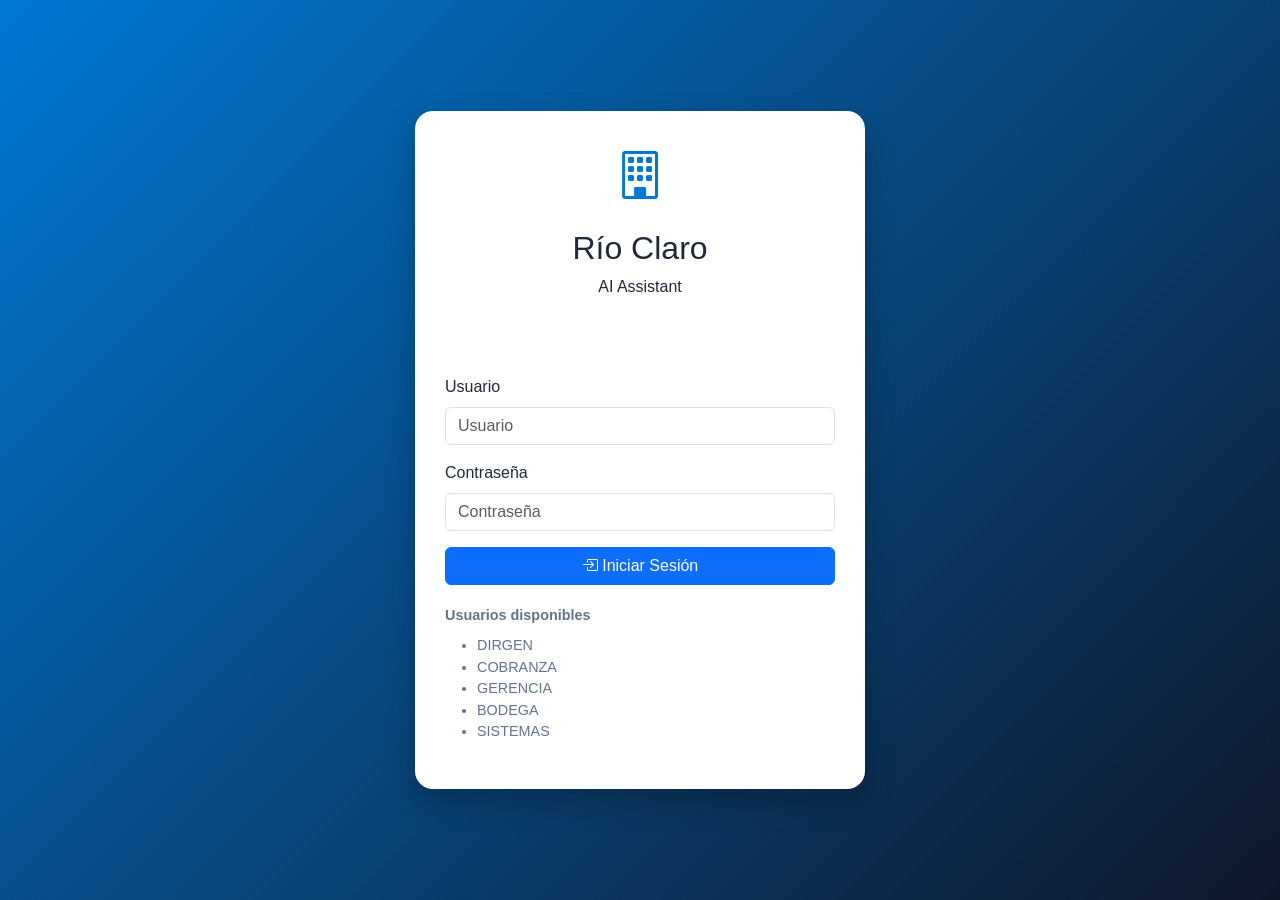
==== commit 0a8a995e: "redisegno 04" ====
--- a/templates/index.html
+++ b/templates/index.html
@@ -33,7 +33,7 @@
         rel="stylesheet"
         href="https://cdn.jsdelivr.net/npm/bootstrap-icons@1.11.3/font/bootstrap-icons.min.css">
 
-    <!-- Estilos del proyecto -->
+    <!-- Styles -->
 
     <link
         rel="stylesheet"
@@ -103,16 +103,11 @@
 
         .login-users {
 
-            margin-top: 25px;
+            margin-top: 20px;
+
+            color: #64748b;
 
             font-size: .9rem;
-
-            color: #64748b;
-        }
-
-        .login-users ul {
-
-            margin-top: 10px;
         }
 
     </style>
@@ -142,15 +137,11 @@
         </div>
 
         <div class="login-body">
-
-            <!-- Mensajes -->
 
             <div
                 id="loginMessage"
                 class="alert alert-danger d-none">
             </div>
-
-            <!-- Usuario -->
 
             <div class="mb-3">
 
@@ -169,8 +160,6 @@
 
             </div>
 
-            <!-- Contraseña -->
-
             <div class="mb-3">
 
                 <label
@@ -188,10 +177,9 @@
 
             </div>
 
-            <!-- Entrar -->
-
             <button
                 id="loginButton"
+                type="button"
                 class="btn btn-primary w-100">
 
                 <i class="bi bi-box-arrow-in-right"></i>
@@ -200,35 +188,23 @@
 
             </button>
 
-            <!-- Usuarios Demo -->
-
             <div class="login-users">
 
                 <strong>
-                    Usuarios de prueba
+                    Usuarios disponibles
                 </strong>
 
-                <ul>
-
-                    <li>
-                        DIRGEN
-                    </li>
-
-                    <li>
-                        COBRANZA
-                    </li>
-
-                    <li>
-                        GERENCIA
-                    </li>
-
-                    <li>
-                        BODEGA
-                    </li>
-
-                    <li>
-                        SISTEMAS
-                    </li>
+                <ul class="mt-2">
+
+                    <li>DIRGEN</li>
+
+                    <li>COBRANZA</li>
+
+                    <li>GERENCIA</li>
+
+                    <li>BODEGA</li>
+
+                    <li>SISTEMAS</li>
 
                 </ul>
 
@@ -240,9 +216,9 @@
 
     <!-- Login JS -->
 
-    /static/js/login.jsscript>
-
-    <!-- Bootstrap -->
+    <script src="/static/js/login.js"></script>
+
+    <!-- Bootstrap JS -->
 
     <script
         src="https://cdn.jsdelivr.net/npm/bootstrap@5.3.3/dist/js/bootstrap.bundle.min.js">
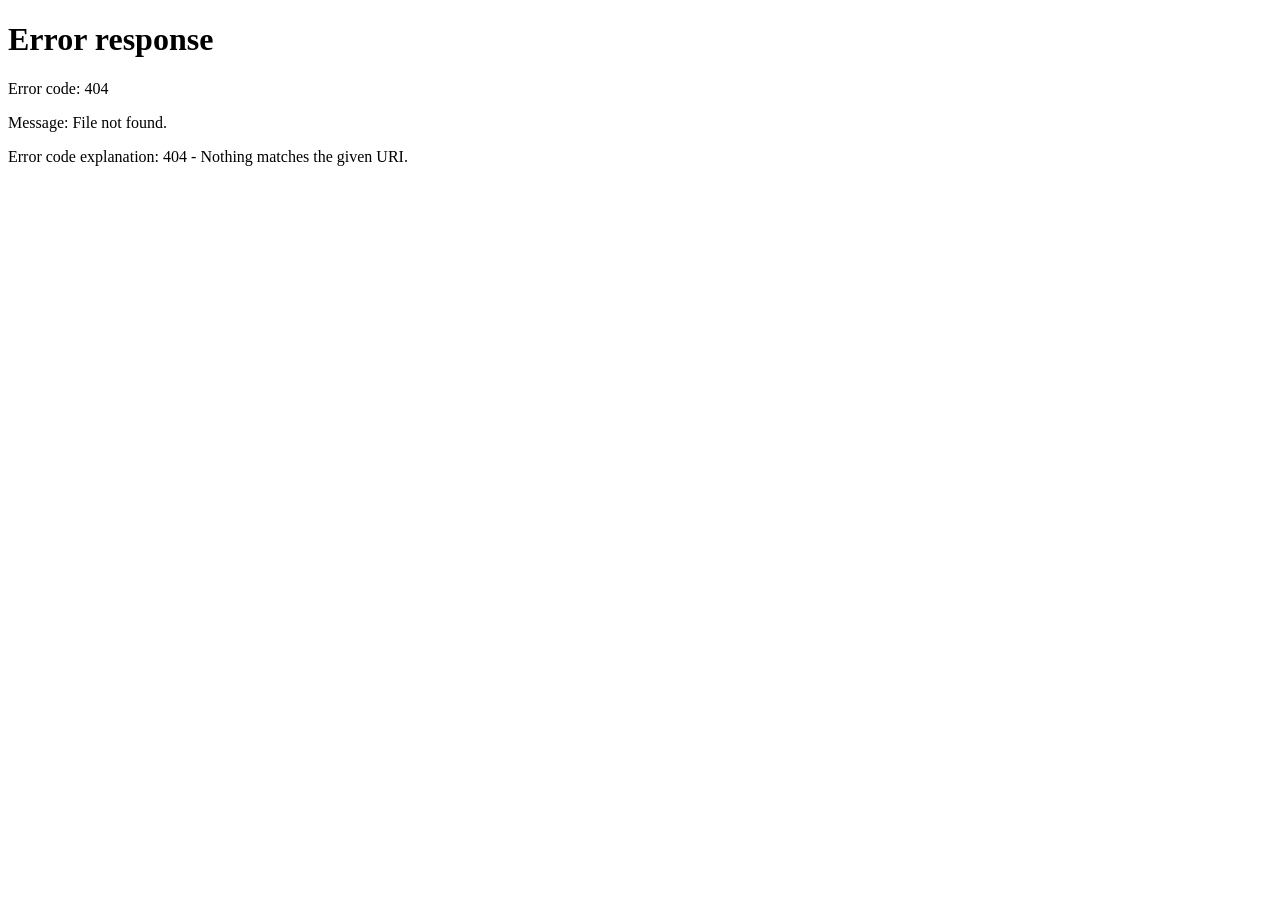
==== commit bbd1e27c: "redisegno 07" ====
--- a/templates/index.html
+++ b/templates/index.html
@@ -18,7 +18,7 @@
         content="#0078D4">
 
     <title>
-        Login | Río Claro AI Assistant
+        Río Claro AI Assistant
     </title>
 
     <!-- Bootstrap -->
@@ -33,192 +33,611 @@
         rel="stylesheet"
         href="https://cdn.jsdelivr.net/npm/bootstrap-icons@1.11.3/font/bootstrap-icons.min.css">
 
-    <!-- Styles -->
+    <!-- CSS -->
 
     <link
         rel="stylesheet"
         href="/static/css/styles.css">
 
-    <style>
-
-        body {
-
-            min-height: 100vh;
-
-            display: flex;
-
-            justify-content: center;
-
-            align-items: center;
-
-            background:
-                linear-gradient(
-                    135deg,
-                    #0078d4,
-                    #0f172a
-                );
-        }
-
-        .login-card {
-
-            width: 100%;
-
-            max-width: 450px;
-
-            border-radius: 18px;
-
-            overflow: hidden;
-
-            box-shadow:
-                0 12px 30px rgba(
-                    0,
-                    0,
-                    0,
-                    .25
-                );
-        }
-
-        .login-header {
-
-            background: white;
-
-            text-align: center;
-
-            padding: 30px;
-        }
-
-        .login-header i {
-
-            font-size: 3rem;
-
-            color: #0078d4;
-        }
-
-        .login-body {
-
-            background: white;
-
-            padding: 30px;
-        }
-
-        .login-users {
-
-            margin-top: 20px;
-
-            color: #64748b;
-
-            font-size: .9rem;
-        }
-
-    </style>
-
 </head>
 
 <body>
 
-    <div class="login-card">
-
-        <div class="login-header">
-
-            <i class="bi bi-building"></i>
-
-            <h2 class="mt-3">
+    <!-- SIDEBAR -->
+
+    <aside class="sidebar">
+
+        <div class="brand">
+
+            <h3>
+
+                <i class="bi bi-building"></i>
 
                 Río Claro
 
-            </h2>
-
-            <p>
+            </h3>
+
+            <span>
 
                 AI Assistant
 
-            </p>
+            </span>
 
         </div>
 
-        <div class="login-body">
+        <nav>
+
+            <a href="#dashboard">
+                <i class="bi bi-speedometer2"></i>
+                Dashboard
+            </a>
+
+            <a href="#facturas">
+                <i class="bi bi-file-earmark-text"></i>
+                Facturas
+            </a>
+
+            <a href="#chat">
+                <i class="bi bi-robot"></i>
+                Asistente IA
+            </a>
+
+            <a href="#estado">
+                <i class="bi bi-heart-pulse"></i>
+                Estado
+            </a>
+
+            <a href="#clientes">
+                <i class="bi bi-people"></i>
+                Clientes
+            </a>
+
+            <a href="#finanzas">
+                <i class="bi bi-cash-stack"></i>
+                Finanzas
+            </a>
+
+            <a href="#reportes">
+                <i class="bi bi-bar-chart"></i>
+                Reportes
+            </a>
+
+            <a href="#admin">
+                <i class="bi bi-gear"></i>
+                Administración
+            </a>
+
+        </nav>
+
+    </aside>
+
+    <!-- MAIN -->
+
+    <main class="main-content">
+
+        <!-- TOPBAR -->
+
+        <header class="topbar d-flex justify-content-between align-items-center">
+
+            <div>
+
+                <h2 class="mb-1">
+
+                    Río Claro AI Assistant
+
+                </h2>
+
+                <small>
+
+                    Azure OpenAI + Azure AI Document Intelligence
+
+                </small>
+
+            </div>
+
+            <button
+                class="btn btn-outline-danger"
+                onclick="RioClaroApp.logout()">
+
+                <i class="bi bi-box-arrow-right"></i>
+
+                Salir
+
+            </button>
+
+        </header>
+
+        <div class="container-fluid p-4">
+
+            <!-- MENSAJES -->
 
             <div
-                id="loginMessage"
-                class="alert alert-danger d-none">
+                id="messageBox"
+                class="hidden"
+                role="alert"
+                aria-live="polite">
             </div>
 
-            <div class="mb-3">
-
-                <label
-                    class="form-label">
-
-                    Usuario
-
-                </label>
-
-                <input
-                    id="username"
-                    type="text"
-                    class="form-control"
-                    placeholder="Usuario">
-
-            </div>
-
-            <div class="mb-3">
-
-                <label
-                    class="form-label">
-
-                    Contraseña
-
-                </label>
-
-                <input
-                    id="password"
-                    type="password"
-                    class="form-control"
-                    placeholder="Contraseña">
-
-            </div>
-
-            <button
-                id="loginButton"
-                type="button"
-                class="btn btn-primary w-100">
-
-                <i class="bi bi-box-arrow-in-right"></i>
-
-                Iniciar Sesión
-
-            </button>
-
-            <div class="login-users">
-
-                <strong>
-                    Usuarios disponibles
-                </strong>
-
-                <ul class="mt-2">
-
-                    <li>DIRGEN</li>
-
-                    <li>COBRANZA</li>
-
-                    <li>GERENCIA</li>
-
-                    <li>BODEGA</li>
-
-                    <li>SISTEMAS</li>
-
-                </ul>
-
-            </div>
+            <!-- KPI -->
+
+            <section id="dashboard">
+
+                <div class="row g-4">
+
+                    <div class="col-lg-3 col-md-6">
+
+                        <div class="metric-card">
+
+                            <h6>Azure OpenAI</h6>
+
+                            <h3 id="openAIStatus">
+                                🟢 Disponible
+                            </h3>
+
+                        </div>
+
+                    </div>
+
+                    <div class="col-lg-3 col-md-6">
+
+                        <div class="metric-card">
+
+                            <h6>Facturas</h6>
+
+                            <h3 id="invoiceCounter">
+                                0
+                            </h3>
+
+                        </div>
+
+                    </div>
+
+                    <div class="col-lg-3 col-md-6">
+
+                        <div class="metric-card">
+
+                            <h6>Consultas IA</h6>
+
+                            <h3 id="chatCounter">
+                                0
+                            </h3>
+
+                        </div>
+
+                    </div>
+
+                    <div class="col-lg-3 col-md-6">
+
+                        <div class="metric-card">
+
+                            <h6>Estado</h6>
+
+                            <h3 id="statusMetric">
+                                🟢 Operativo
+                            </h3>
+
+                        </div>
+
+                    </div>
+
+                    <div class="col-lg-3 col-md-6">
+
+                        <div class="metric-card">
+
+                            <h6>Ventas Totales</h6>
+
+                            <h3 id="salesMetric">
+                                $0
+                            </h3>
+
+                        </div>
+
+                    </div>
+
+                </div>
+
+            </section>
+
+            <!-- GRÁFICOS -->
+
+            <section
+                id="charts"
+                class="mt-4">
+
+                <div class="row g-4">
+
+                    <div class="col-lg-6">
+
+                        <div class="card dashboard-card">
+
+                            <div class="card-header">
+
+                                📈 Ventas por Sucursal
+
+                            </div>
+
+                            <div class="card-body">
+
+                                <canvas id="salesChart"></canvas>
+
+                            </div>
+
+                        </div>
+
+                    </div>
+
+                    <div class="col-lg-6">
+
+                        <div class="card dashboard-card">
+
+                            <div class="card-header">
+
+                                👥 Clientes por Prioridad
+
+                            </div>
+
+                            <div class="card-body">
+
+                                <canvas id="customerChart"></canvas>
+
+                            </div>
+
+                        </div>
+
+                    </div>
+
+                    <div class="col-lg-12">
+
+                        <div class="card dashboard-card">
+
+                            <div class="card-header">
+
+                                📄 Facturación
+
+                            </div>
+
+                            <div class="card-body">
+
+                                <canvas id="invoiceChart"></canvas>
+
+                            </div>
+
+                        </div>
+
+                    </div>
+
+                </div>
+
+            </section>
+
+            <!-- FACTURAS -->
+
+            <section
+                id="facturas"
+                class="mt-4">
+
+                <div class="card dashboard-card">
+
+                    <div class="card-header">
+
+                        📄 Procesamiento de Facturas
+
+                    </div>
+
+                    <div class="card-body">
+
+                        <input
+                            id="invoiceFile"
+                            class="form-control"
+                            type="file"
+                            accept=".pdf,.png,.jpg,.jpeg">
+
+                        <button
+                            id="uploadButton"
+                            class="btn btn-primary mt-3">
+
+                            Analizar Factura
+
+                        </button>
+
+                        <div
+                            id="invoiceLoader"
+                            class="loader hidden">
+                        </div>
+
+                        <hr>
+
+                        <pre
+                            id="invoiceResult"
+                            class="result-output"></pre>
+
+                        <hr>
+
+                        <h6>
+                            Informe IA
+                        </h6>
+
+                        <div
+                            id="invoiceAnalysis"
+                            class="invoice-analysis-card">
+
+                            <div class="analysis-placeholder">
+
+                                Esperando análisis IA...
+
+                            </div>
+
+                        </div>
+
+                    </div>
+
+                </div>
+
+            </section>
+
+            <!-- CHAT -->
+
+            <section
+                id="chat"
+                class="mt-4">
+
+                <div class="card dashboard-card">
+
+                    <div class="card-header">
+
+                        🤖 Asistente Inteligente
+
+                    </div>
+
+                    <div class="card-body">
+
+                        <div
+                            id="chatContainer"
+                            class="chat-box">
+
+                            <div class="ai-message">
+
+                                Hola, soy Río Claro AI Assistant.
+
+                            </div>
+
+                        </div>
+
+                        <div
+                            id="chatLoader"
+                            class="loader hidden">
+                        </div>
+
+                        <textarea
+                            id="question"
+                            class="form-control mt-3"
+                            rows="3"
+                            maxlength="1000"
+                            placeholder="Escribe una pregunta..."></textarea>
+
+                        <div class="d-flex gap-2 mt-3">
+
+                            <button
+                                id="chatButton"
+                                class="btn btn-primary">
+
+                                <i class="bi bi-send"></i>
+
+                                Enviar
+
+                            </button>
+
+                            <button
+                                id="speechButton"
+                                class="btn btn-success">
+
+                                🎤 Hablar
+
+                            </button>
+
+                        </div>
+
+                    </div>
+
+                </div>
+
+            </section>
+
+            <!-- ESTADO -->
+
+            <section
+                id="estado"
+                class="mt-4">
+
+                <div class="card dashboard-card">
+
+                    <div class="card-header">
+
+                        Estado de Servicios
+
+                    </div>
+
+                    <div class="card-body">
+
+                        <ul class="list-group">
+
+                            <li class="list-group-item">
+
+                                Azure OpenAI
+
+                                <span
+                                    id="openAIStatusLabel"
+                                    class="float-end">
+
+                                    🟢 Disponible
+
+                                </span>
+
+                            </li>
+
+                            <li class="list-group-item">
+
+                                Document Intelligence
+
+                                <span
+                                    id="docStatus"
+                                    class="float-end">
+
+                                    🟢 Disponible
+
+                                </span>
+
+                            </li>
+
+                            <li class="list-group-item">
+
+                                Aplicación
+
+                                <span
+                                    id="systemStatus"
+                                    class="float-end">
+
+                                    🟢 Operativa
+
+                                </span>
+
+                            </li>
+
+                        </ul>
+
+                    </div>
+
+                </div>
+
+            </section>
+
+            <!-- CLIENTES -->
+
+            <section
+                id="clientes"
+                class="mt-4"
+                data-role="manager">
+
+                <div class="card dashboard-card">
+
+                    <div class="card-header">
+
+                        Clientes Pendientes
+
+                    </div>
+
+                    <div class="card-body">
+
+                        Casos abiertos:
+
+                        <strong id="pendingCustomers">
+
+                            0
+
+                        </strong>
+
+                    </div>
+
+                </div>
+
+            </section>
+
+            <!-- FINANZAS -->
+
+            <section
+                id="finanzas"
+                class="mt-4"
+                data-role="finance">
+
+                <div class="card dashboard-card">
+
+                    <div class="card-header">
+
+                        Finanzas
+
+                    </div>
+
+                    <div class="card-body">
+
+                        Evaluación automática de riesgo financiero.
+
+                    </div>
+
+                </div>
+
+            </section>
+
+            <!-- REPORTES -->
+
+            <section
+                id="reportes"
+                class="mt-4"
+                data-role="director">
+
+                <div class="card dashboard-card">
+
+                    <div class="card-header">
+
+                        Reportes Ejecutivos
+
+                    </div>
+
+                    <div class="card-body">
+
+                        <h3 id="salesMetricReport">
+                            $0
+                        </h3>
+
+                    </div>
+
+                </div>
+
+            </section>
+
+            <!-- ADMIN -->
+
+            <section
+                id="admin"
+                class="mt-4"
+                data-role="admin">
+
+                <div class="card dashboard-card">
+
+                    <div class="card-header">
+
+                        Administración
+
+                    </div>
+
+                    <div class="card-body">
+
+                        <div id="adminStatusResult">
+
+                            Estado general del sistema.
+
+                        </div>
+
+                    </div>
+
+                </div>
+
+            </section>
 
         </div>
 
-    </div>
-
-    <!-- Login JS -->
-
-    <script src="/static/js/login.js"></script>
-
-    <!-- Bootstrap JS -->
+    </main>
+
+    <!-- Chart.js -->
+
+    https://cdn.jsdelivr.net/npm/chart.js    </script>
+
+    <!-- App -->
+
+    <script
+        src="/static/js/app.js">
+    </script>
+
+    <!-- Bootstrap -->
 
     <script
         src="https://cdn.jsdelivr.net/npm/bootstrap@5.3.3/dist/js/bootstrap.bundle.min.js">
